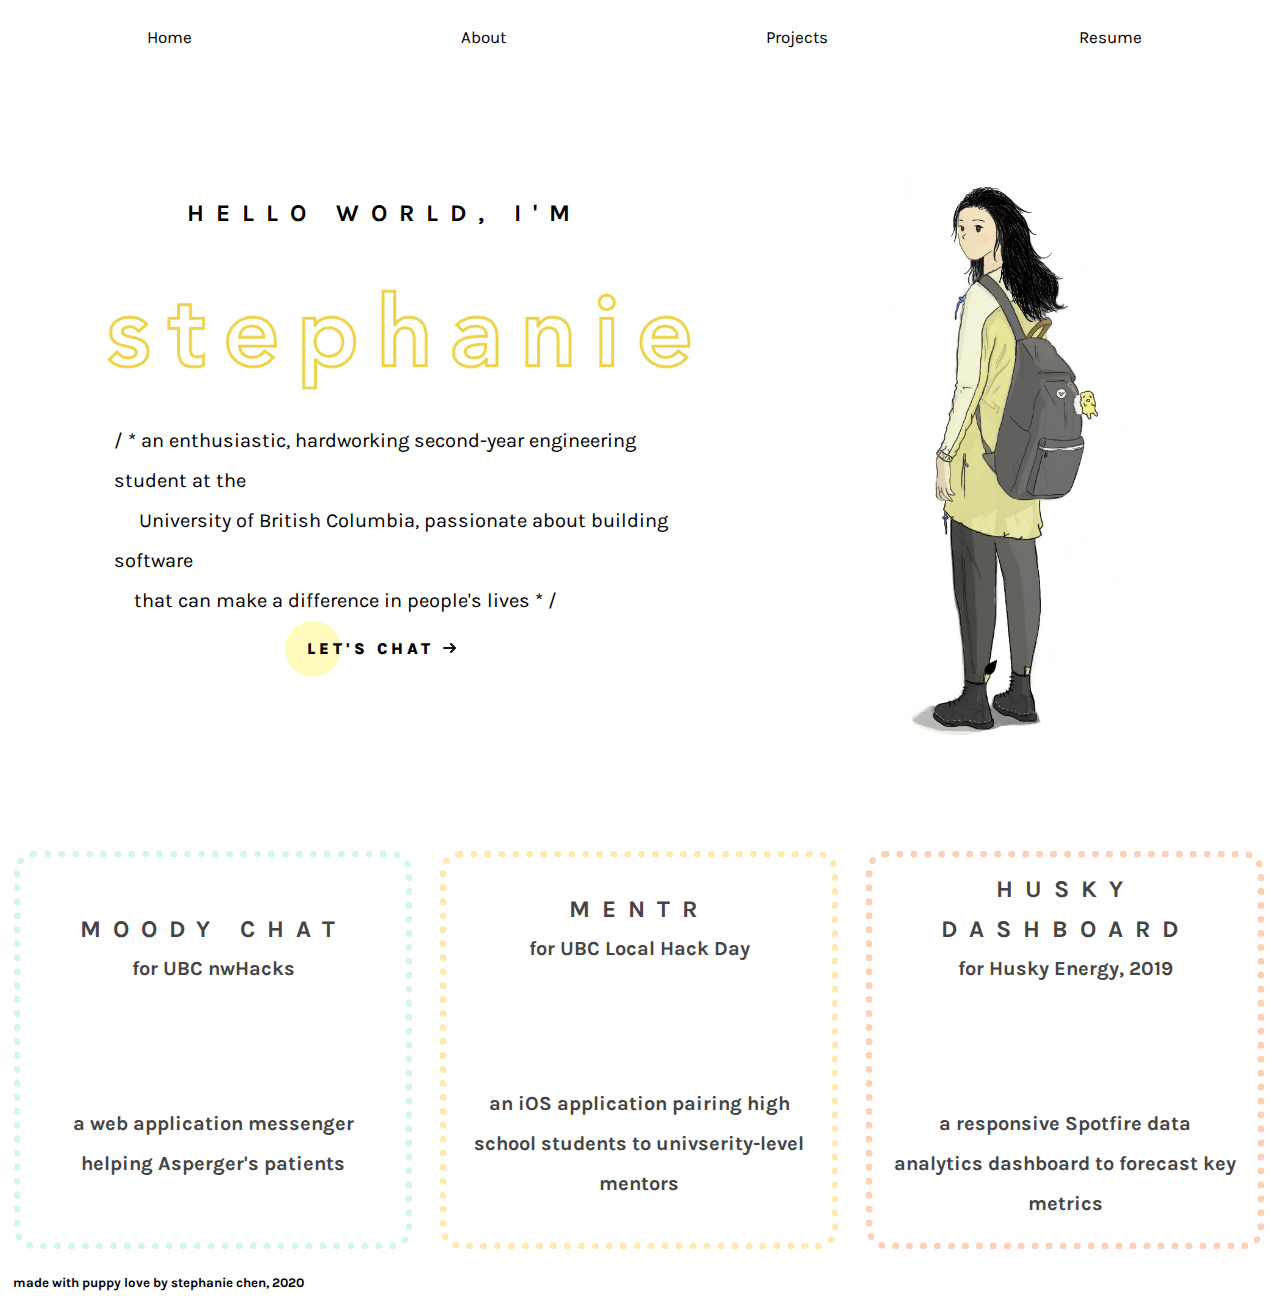
==== index.html @ d0ffed84 "initial commit" ====
<!DOCTYPE html>
<html lang="en">
<head>
    <meta charset="UTF-8">
    <meta name="viewport" content="width=device-width, initial-scale=1.0">
    <meta http-equiv="X-UA-Compatible" content="ie=edge">
    <link rel="stylesheet" href="styles.css">
    <link rel="stylesheet" href="https://cdnjs.cloudflare.com/ajax/libs/font-awesome/4.7.0/css/font-awesome.min.css">
    <link href="https://fonts.googleapis.com/css?family=Montserrat&display=swap" rel="stylesheet">
    <title>stephanie chen</title>
    <link rel="icon" href="images/star.png">

</head>
<body>

    <div class="topnav" id="myTopnav">
      <a href="index.html">Home</a>
      <a href="about.html">About</a>
      <a href="projects.html">Projects</a>
        <a href="Stephanie Chen Resume Summer 2020.pdf" target="_blank">Resume
        </a>
        <a href="javascript:void(0);" class="icon" onclick="myFunction()">
          <i class="fa fa-bars"></i>
        </a>
      </div>

    <div>
    <div class="flex-container">

        <div class="flex-item-hello">
            <h2 style="line-height: 300%; text-transform: uppercase; letter-spacing: 0.5em;">hello world, I'm</h2>
            <div class="fill"></div>
            <div class="words" style="line-height: 200%; text-align: left; margin-left: 50px;">
                / * an enthusiastic, hardworking second-year engineering student at the <br> &nbsp;&nbsp;&nbsp;&nbsp; University of British Columbia,
                passionate about building software <br> &nbsp;&nbsp;&nbsp; that can make a difference in people's lives * /
                
                <!--hi i like to eat people, drink bubble tea, and go on hikes sometimes if i'm not feeling fat. 
                but usually that's not the case so i sit in bed with my 10 stuffies and watch random youtube 
                videos until i fall asleep and wake up late for my non-existent 8am class! -->
                        
            </div> 

            <!-- button from SASS, credit: codepen.io -->

            <a href="mailto:stephaniejnc@outlook.com?Subject=Hey there!" class="cta">
                <span>let's chat</span>
                <svg width="13px" height="10px" viewBox="0 0 13 10">
                  <path d="M1,5 L11,5"></path>
                  <polyline points="8 1 12 5 8 9"></polyline>
                </svg>
              </a>

        </div>
        <div class="flex-item-picture">
            <img src="images/background.png" alt="background image">
        </div>
    

        </div>
    </div>
    </div>

    <div class="space">

    </div>
    <div>
    <div class="flex-container">
        <div class="flex-item" id="moody" style="border-color: #d3f6f3;">
            <h2 style="text-transform: uppercase; letter-spacing: 0.5em;">Moody Chat</h2>
            <div class="words">for UBC nwHacks</div>
            
            <!--<button class="button" onclick="alert('Hello world')">click me</button> -->

            <div class="words" style="margin: 30% 5% 2% 5%;">a web application messenger helping Asperger's patients</div>
            
        </div>

        <div class="flex-item" id="mentr" style="border-color: #fee9b2;">
            <h2 style="text-transform: uppercase; letter-spacing: 0.5em;">Mentr</h2>
            <div class="words">for UBC Local Hack Day</div>
            <div class="words" style="margin: 30% 5% 2% 5%;">an iOS application pairing high school students to univserity-level mentors</div>
                
        </div>

        <div class="flex-item" id="husky" style="border-color: #fbd1b7;">
            <h2 style="text-transform: uppercase; letter-spacing: 0.5em;">Husky Dashboard</h2>
            <div class="words">for Husky Energy, 2019</div>
            <div class="words" style="margin: 30% 5% 2% 5%;">a responsive Spotfire data analytics dashboard to forecast key metrics</div>
           
        </div>
    </div>
    </div>
    
    <h5 style="margin:1%">made with puppy love by stephanie chen, 2020</h5>

    <script>
        function myFunction() {
          var x = document.getElementById("myTopnav");
          if (x.className === "topnav") {
            x.className += " responsive";
          } else {
            x.className = "topnav";
          }
        }
        </script>
</body>
</html>
---- styles.css ----
@import url('https://fonts.googleapis.com/css?family=Karla&display=swap');
@import url('https://fonts.googleapis.com/css?family=Work+Sans:400,700&display=swap');

html, body, div, span, applet, object,
iframe, h1, h2, h3, h4, h5, h6, p, blockquote,
pre, a, abbr, acronym, address, big, cite,
code, del, dfn, em, img, ins, kbd, q, s, samp,
small, strike, strong, sub, sup, tt, var, b,
u, i, center, dl, dt, dd, ol, ul, li, fieldset,
form, label, legend, table, caption, tbody,
tfoot, thead, tr, th, td, article, aside,
canvas, details, embed, figure, figcaption,
footer, header, hgroup, menu, nav, output, ruby,
section, summary, time, mark, audio, video {
	font-family: 'Karla', -apple-system, BlinkMacSystemFont, "Segoe UI", "Roboto", "Oxygen",
    "Ubuntu", "Cantarell", "Fira Sans", "Droid Sans", "Helvetica Neue",
    sans-serif;
    padding: 0px;
    margin:0px;
}

article, aside, details, figcaption, figure,
footer, header, hgroup, menu, nav, section {
	display: block;}

html {
    padding: 0px;
    margin: 0px;
}

.words {
    font-size: 20px;
}

body {
    line-height: 1;
    padding: 0px;
}

ol, ul {
	list-style: none;
}

.flex-container {
    /* flex layout context */
    display: flex;
    flex-direction: row;
    flex-wrap: wrap;
    /* justify-content: space-around; */
}


.flex-item {
    margin: 1.1%;
    width: 30%;
    height: 30vw;
    margin-top: 10px;
    border-radius: 5%;
    border-style: dotted; 
    border-width: 0.2cm;

    line-height: 40px;
    color: #444444;
    font-weight: bold;
    text-align: center;
    display: flex;
    flex-direction: column;
    justify-content: center;
    transition: 0.5s;
    
}

#moody.flex-item:hover {
  background-color: #d3f6f3;
}

#mentr.flex-item:hover {
  background-color: #fee9b2;
}

#husky.flex-item:hover {
  background-color: #fbd1b7;
}


#about { 
  margin: 5%;
  width: 40%;
  margin-top: 25px;
}

.flex-item-picture {
    margin: 5%;
    width: 30%;
    height: 500px;
    margin-top: 15px;

    line-height: 100px;
    display: flex;
    flex-direction: column;
    justify-content: center;
}

.flex-item-hello {
    margin: 5%;
    width: 50%;
    height: 500px;
    margin-top: 15px;
    color: black;
    text-align: center;
    display: flex;
    flex-direction: column;
    justify-content: center;
}

.space {
    height: 100px;
}

body {
    margin: 0;
    font-family: Arial, Helvetica, sans-serif;
  }
  
  .topnav {
    margin: 1.5% 1% 2% 1%;
    overflow: hidden;
    background-color:white;
    margin-bottom: 100px;
  }
  
  .topnav a {
    float: left;
    display: block;
    color:black;
    text-align: center;
    padding-top: 10px;
    padding-bottom: 16px;
    text-decoration: none;
    font-size: 17px;
    width: 25%;
  }
  
  .topnav a:hover {
    color: goldenrod;
  }
  
  .topnav a.active {
    color: black;
    background-color: #fffbbe;
    border-radius: 2em;
  }
  
  .topnav .icon {
    display: none;
  }
  
  @media screen and (max-width: 600px) {
    .topnav a:not(:first-child) {display: none;}
    .topnav a.icon {
      float: right;
      display: block;
    }
    .flex-container {
      flex-direction: column;
    }
    .flex-item {
      width: 98%;
    }
  }
  
  @media screen and (max-width: 600px) {
    .topnav.responsive {position: relative;}
    .topnav.responsive .icon {
      position: absolute;
      right: 0;
      top: 0;
    }
    .topnav.responsive a {
      float: none;
      display: block;
      text-align: left;
    }
  }

  img {
    margin-top: 50px;
    height: 120%;
    width: 80%;
  }

  .center {
    display: block;
    margin-left: auto;
    margin-right: auto;
    background-size: cover;
  }

  .fill {
    overflow: hidden;
    background-size: contain;
    background-position: center;
    background-repeat: no-repeat;
    background-image: url('images/name.png');
    width: 100%;
    height: 200px;
  }

  .cloud {
    background-image: url('images/cloud.png');
    width: 40%;
    height: 40%;
    padding: 10px;
    overflow: hidden;
    background-size: contain;
    background-position: top right;
    background-repeat: no-repeat;
    
  }


  /* button from SASS */

  
  a {
    text-decoration: none;
    color: inherit; }
  
  .cta {
    position: relative;
    margin: auto;
    padding: 19px 22px;
    transition: all 0.2s ease; }
    .cta:before {
      content: "";
      position: absolute;
      top: 0;
      left: 0;
      display: block;
      border-radius: 28px;
      background: #fffbbe;
      width: 56px;
      height: 56px;
      transition: all 0.3s ease; }
    .cta span {
      position: relative;
      font-size: 16px;
      line-height: 18px;
      font-weight: 900;
      letter-spacing: 0.25em;
      text-transform: uppercase;
      vertical-align: middle; }
    .cta svg {
      position: relative;
      top: 0;
      margin-left: 10px;
      fill: none;
      stroke-linecap: round;
      stroke-linejoin: round;
      stroke: #111;
      stroke-width: 2;
      transform: translateX(-5px);
      transition: all 0.3s ease; }
    .cta:hover:before {
      width: 100%;
      background: #ffe196; }
    .cta:hover svg {
      transform: translateX(0); }
    .cta:active {
      transform: scale(0.96); }

      
    /* end button */

  button {
    width: 100px;
    justify-content: center;
    position: relative;
  }
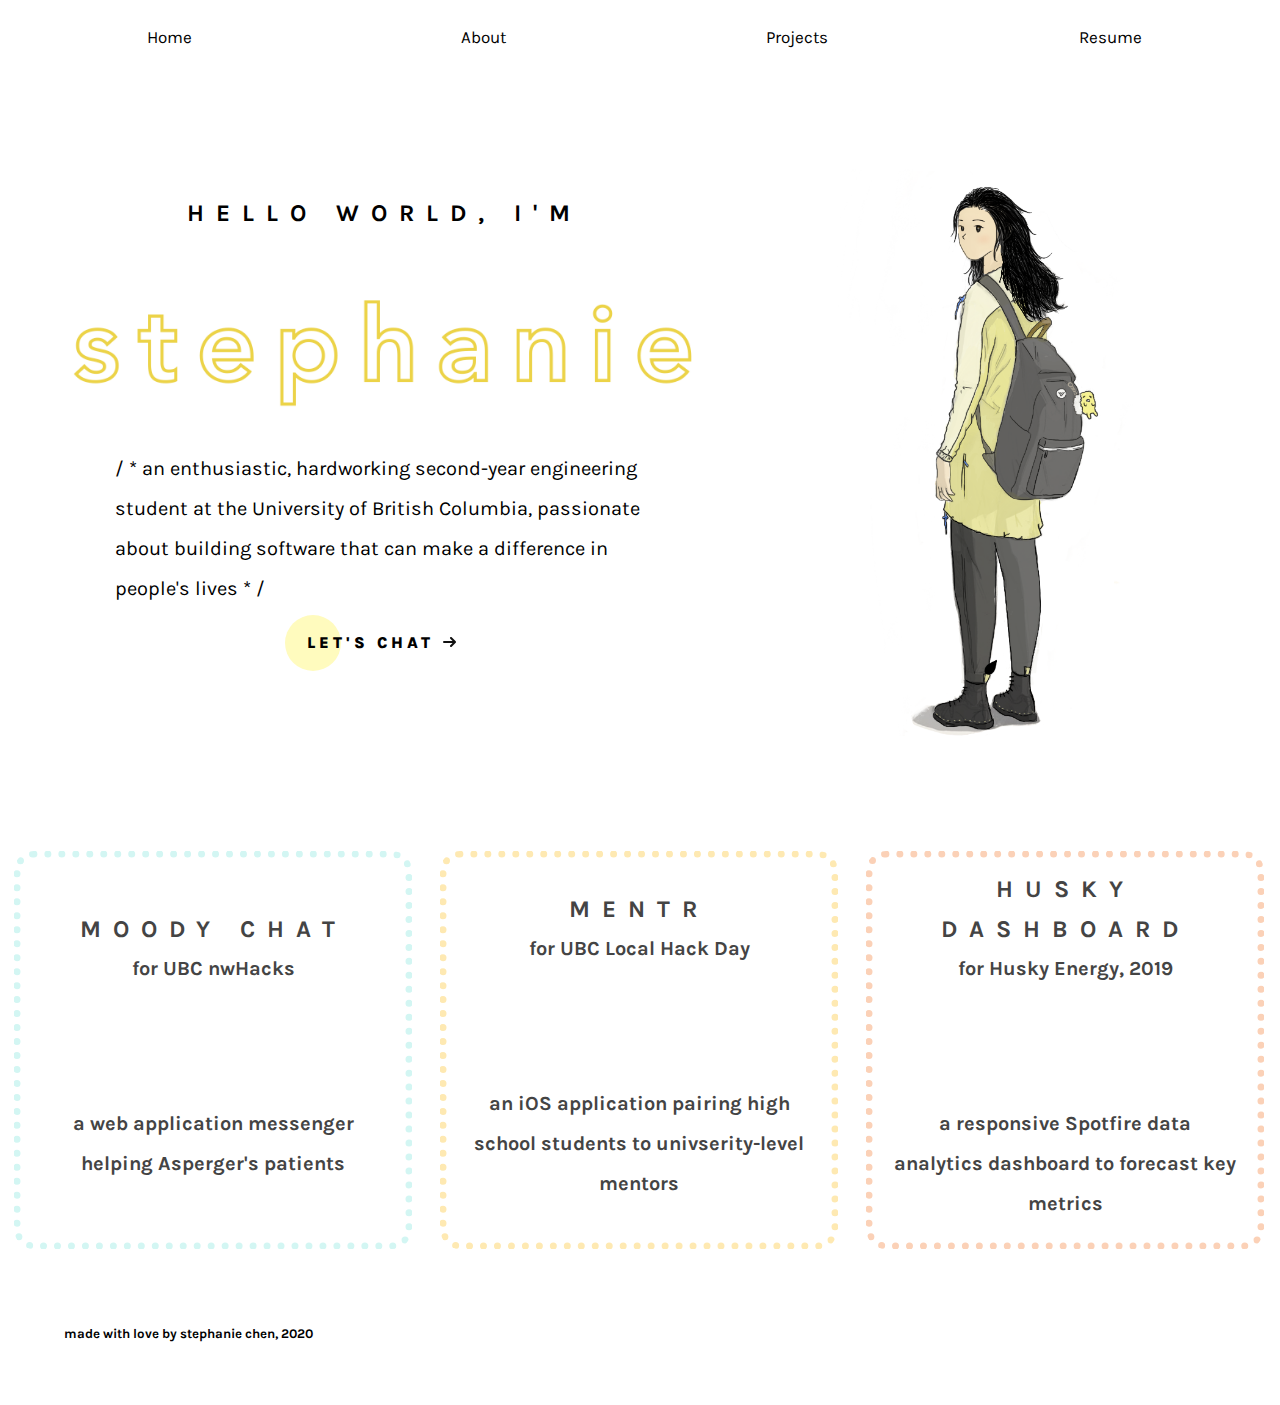
==== commit 5d16e498: "Update media screen for phones" ====
--- a/index.html
+++ b/index.html
@@ -5,10 +5,14 @@
     <meta name="viewport" content="width=device-width, initial-scale=1.0">
     <meta http-equiv="X-UA-Compatible" content="ie=edge">
     <link rel="stylesheet" href="styles.css">
+    <link rel="stylesheet" href="600px.css">
+    <link rel="stylesheet" href="400px.css">
+
     <link rel="stylesheet" href="https://cdnjs.cloudflare.com/ajax/libs/font-awesome/4.7.0/css/font-awesome.min.css">
     <link href="https://fonts.googleapis.com/css?family=Montserrat&display=swap" rel="stylesheet">
     <title>stephanie chen</title>
     <link rel="icon" href="images/star.png">
+    <script type="text/javascript" src="script.js"></script>
 
 </head>
 <body>
@@ -28,16 +32,13 @@
     <div class="flex-container">
 
         <div class="flex-item-hello">
+            <div class="hello-world">
             <h2 style="line-height: 300%; text-transform: uppercase; letter-spacing: 0.5em;">hello world, I'm</h2>
+            </div>
             <div class="fill"></div>
-            <div class="words" style="line-height: 200%; text-align: left; margin-left: 50px;">
-                / * an enthusiastic, hardworking second-year engineering student at the <br> &nbsp;&nbsp;&nbsp;&nbsp; University of British Columbia,
-                passionate about building software <br> &nbsp;&nbsp;&nbsp; that can make a difference in people's lives * /
-                
-                <!--hi i like to eat people, drink bubble tea, and go on hikes sometimes if i'm not feeling fat. 
-                but usually that's not the case so i sit in bed with my 10 stuffies and watch random youtube 
-                videos until i fall asleep and wake up late for my non-existent 8am class! -->
-                        
+            <div class="words" id="intro" style="line-height: 200%; text-align: left; margin-left: 8%; margin-right: 8%;">
+                / * an enthusiastic, hardworking second-year engineering student at the University of British Columbia,
+                passionate about building software that can make a difference in people's lives * /
             </div> 
 
             <!-- button from SASS, credit: codepen.io -->
@@ -66,42 +67,36 @@
     <div>
     <div class="flex-container">
         <div class="flex-item" id="moody" style="border-color: #d3f6f3;">
+          <a href="projects.html">
             <h2 style="text-transform: uppercase; letter-spacing: 0.5em;">Moody Chat</h2>
             <div class="words">for UBC nwHacks</div>
             
             <!--<button class="button" onclick="alert('Hello world')">click me</button> -->
 
             <div class="words" style="margin: 30% 5% 2% 5%;">a web application messenger helping Asperger's patients</div>
-            
+          
         </div>
+      </a>
 
         <div class="flex-item" id="mentr" style="border-color: #fee9b2;">
+          <a href="projects.html">
             <h2 style="text-transform: uppercase; letter-spacing: 0.5em;">Mentr</h2>
             <div class="words">for UBC Local Hack Day</div>
             <div class="words" style="margin: 30% 5% 2% 5%;">an iOS application pairing high school students to univserity-level mentors</div>
-                
+          </a>
         </div>
 
         <div class="flex-item" id="husky" style="border-color: #fbd1b7;">
+          <a href="projects.html">
             <h2 style="text-transform: uppercase; letter-spacing: 0.5em;">Husky Dashboard</h2>
             <div class="words">for Husky Energy, 2019</div>
             <div class="words" style="margin: 30% 5% 2% 5%;">a responsive Spotfire data analytics dashboard to forecast key metrics</div>
-           
+          </a>
         </div>
     </div>
     </div>
     
-    <h5 style="margin:1%">made with puppy love by stephanie chen, 2020</h5>
+    <h5 style="margin:5%">made with love by stephanie chen, 2020</h5>
 
-    <script>
-        function myFunction() {
-          var x = document.getElementById("myTopnav");
-          if (x.className === "topnav") {
-            x.className += " responsive";
-          } else {
-            x.className = "topnav";
-          }
-        }
-        </script>
 </body>
 </html>--- a/styles.css
+++ b/styles.css
@@ -51,24 +51,49 @@
 
 
 .flex-item {
-    margin: 1.1%;
-    width: 30%;
-    height: 30vw;
-    margin-top: 10px;
-    border-radius: 5%;
-    border-style: dotted; 
-    border-width: 0.2cm;
-
-    line-height: 40px;
-    color: #444444;
-    font-weight: bold;
-    text-align: center;
-    display: flex;
-    flex-direction: column;
-    justify-content: center;
-    transition: 0.5s;
-    
-}
+  margin: 1.1%;
+  width: 30%;
+  height: 30vw;
+  margin-top: 10px;
+  border-radius: 5%;
+  border-color: lightcoral;
+  border-style: dotted;
+  border-width: 0.2cm;
+
+  line-height: 40px;
+  text-align: center;
+  display: flex;
+  flex-direction: column;
+  justify-content: center;
+  transition: 0.5s;
+
+}
+
+.link {
+  overflow: hidden;
+  background-size: contain;
+  background-position: center;
+  background-repeat: no-repeat;
+  width: 50px;
+  height: 50px;
+  margin: 10px;
+}
+.devpost {
+  background-image: url('http://nealrs.github.io/devpost-follow-button/icon/devpost-512.png');
+}
+
+.github {
+  background-image: url('images/github-brands.svg');
+  width: 45px;
+  height: 45px;
+}
+
+#moody, #mentr, #husky {
+  color: #444444;
+  border-style: dotted; 
+  font-weight: bold;
+}
+
 
 #moody.flex-item:hover {
   background-color: #d3f6f3;
@@ -111,6 +136,16 @@
     display: flex;
     flex-direction: column;
     justify-content: center;
+}
+
+.fill {
+  overflow: hidden;
+  background-size: contain;
+  background-position: center;
+  background-repeat: no-repeat;
+  background-image: url('images/name.png');
+  width: auto;
+  height: 200px;
 }
 
 .space {
@@ -147,40 +182,16 @@
   
   .topnav a.active {
     color: black;
-    background-color: #fffbbe;
     border-radius: 2em;
+    text-decoration: underline;
   }
   
   .topnav .icon {
     display: none;
   }
-  
-  @media screen and (max-width: 600px) {
-    .topnav a:not(:first-child) {display: none;}
-    .topnav a.icon {
-      float: right;
-      display: block;
-    }
-    .flex-container {
-      flex-direction: column;
-    }
-    .flex-item {
-      width: 98%;
-    }
-  }
-  
-  @media screen and (max-width: 600px) {
-    .topnav.responsive {position: relative;}
-    .topnav.responsive .icon {
-      position: absolute;
-      right: 0;
-      top: 0;
-    }
-    .topnav.responsive a {
-      float: none;
-      display: block;
-      text-align: left;
-    }
+
+  #intro-small {
+    display: none;
   }
 
   img {
@@ -194,16 +205,6 @@
     margin-left: auto;
     margin-right: auto;
     background-size: cover;
-  }
-
-  .fill {
-    overflow: hidden;
-    background-size: contain;
-    background-position: center;
-    background-repeat: no-repeat;
-    background-image: url('images/name.png');
-    width: 100%;
-    height: 200px;
   }
 
   .cloud {
@@ -218,9 +219,25 @@
     
   }
 
-
+  .profile {
+    overflow: hidden;
+    background-size: contain;
+    background-position: center;
+    background-repeat: no-repeat;
+    background-image: url('images/profile.jpg');
+    width: 100%;
+    height: 200px;
+  }
+
+  .socialMediaDiv {
+    display: flex;
+    flex-direction: row;
+    justify-content: center;
+    align-items: center;
+    width: 100%
+  }
   /* button from SASS */
-
+  
   
   a {
     text-decoration: none;
--- a/600px.css
+++ b/600px.css
@@ -0,0 +1,92 @@
+@media screen and (max-width: 600px) {
+    .topnav a:not(:first-child) {display: none;}
+    .topnav a.icon {
+      float: right;
+      display: block;
+    }
+
+    .topnav {
+        margin-bottom: 5%;
+    }
+    .flex-container {
+      flex-direction: column;
+      text-align: center;
+    }
+
+    .flex-item {
+      width: 94%;
+      height: 100%;
+      margin-top: 5%;
+      margin-bottom: 5%;
+
+    }
+
+    .words {
+      font-size: 16px;
+    }
+
+    img {
+      width: 100%;
+      height: 100%;
+    }  
+
+    .flex-item-picture {
+      margin-top: 0px;
+      width: 80%;
+      margin-bottom: 100px;
+      display: inline-block;
+    }
+
+    .flex-item-hello {
+      width: 94%;
+      height: 400px;
+      margin-left: 3%;
+      margin-right: 3%;
+      margin-bottom: 0%;
+      align-items: center;
+      /* display: inline-block; */
+    }
+
+    div {
+      background-size: contain;
+    }
+
+    .space {
+        height: 0px;
+    }
+
+    #intro {
+        margin-top: 5%;
+        margin-bottom: 5%;
+    }
+
+    .fill {
+      overflow: hidden;
+      background-position: center;
+      background-repeat: no-repeat;
+      background-image: url('images/name.png');
+      width: 80%;
+    }
+
+    .flex-item-hello .hello-world {
+      text-align: center;
+      display: inline-block;
+      font-size: 13px;
+      letter-spacing: 0.8em;
+    }
+
+    .topnav.responsive {
+      position: relative;
+    }
+    .topnav.responsive .icon {
+      position: absolute;
+      right: 0;
+      top: 0;
+    }
+    .topnav.responsive a {
+      float: none;
+      display: block;
+      text-align: left;
+      margin-left: 8%;
+    }
+  }--- a/400px.css
+++ b/400px.css
@@ -0,0 +1,92 @@
+@media screen and (max-width: 400px) {
+    .topnav a:not(:first-child) {display: none;}
+    .topnav a.icon {
+      float: right;
+      display: block;
+    }
+
+    .topnav {
+        margin-bottom: 5%;
+    }
+    .flex-container {
+      flex-direction: column;
+      text-align: center;
+      align-items: center;
+    }
+    .flex-item {
+      width: 92%;
+      height: 100%;
+      margin-top: 5%;
+      margin-bottom: 5%;
+
+    }
+
+    .words {
+      font-size: 15px;
+    }
+
+    img {
+      width: 100%;
+      height: 100%;
+    }  
+
+    .flex-item-picture {
+      margin-top: 0px;
+      width: 80%;
+      margin-bottom: 100px;
+      display: inline-block;
+    }
+
+    .flex-item-hello {
+      width: 94%;
+      height: 400px;
+      margin-left: 3%;
+      margin-right: 3%;
+      margin-bottom: 0%;
+      align-items: center;
+      /* display: inline-block; */
+    }
+
+    div {
+      background-size: contain;
+    }
+
+    #intro {
+        margin-top: 0%;
+        margin-bottom: 10%;
+    }
+
+    .fill {
+      overflow: hidden;
+      background-position: center;
+      background-repeat: no-repeat;
+      background-image: url('images/name.png');
+      width: 80%;
+    }
+
+    .flex-item-hello .hello-world {
+      text-align: center;
+      display: inline-block;
+      font-size: 12px;
+      letter-spacing: 0.4em;
+    }
+
+    .space {
+      height: 0px;
+    }
+
+    .topnav.responsive {
+      position: relative;
+    }
+    .topnav.responsive .icon {
+      position: absolute;
+      right: 0;
+      top: 0;
+    }
+    .topnav.responsive a {
+      float: none;
+      display: block;
+      text-align: left;
+      margin-left: 8%;
+    }
+  }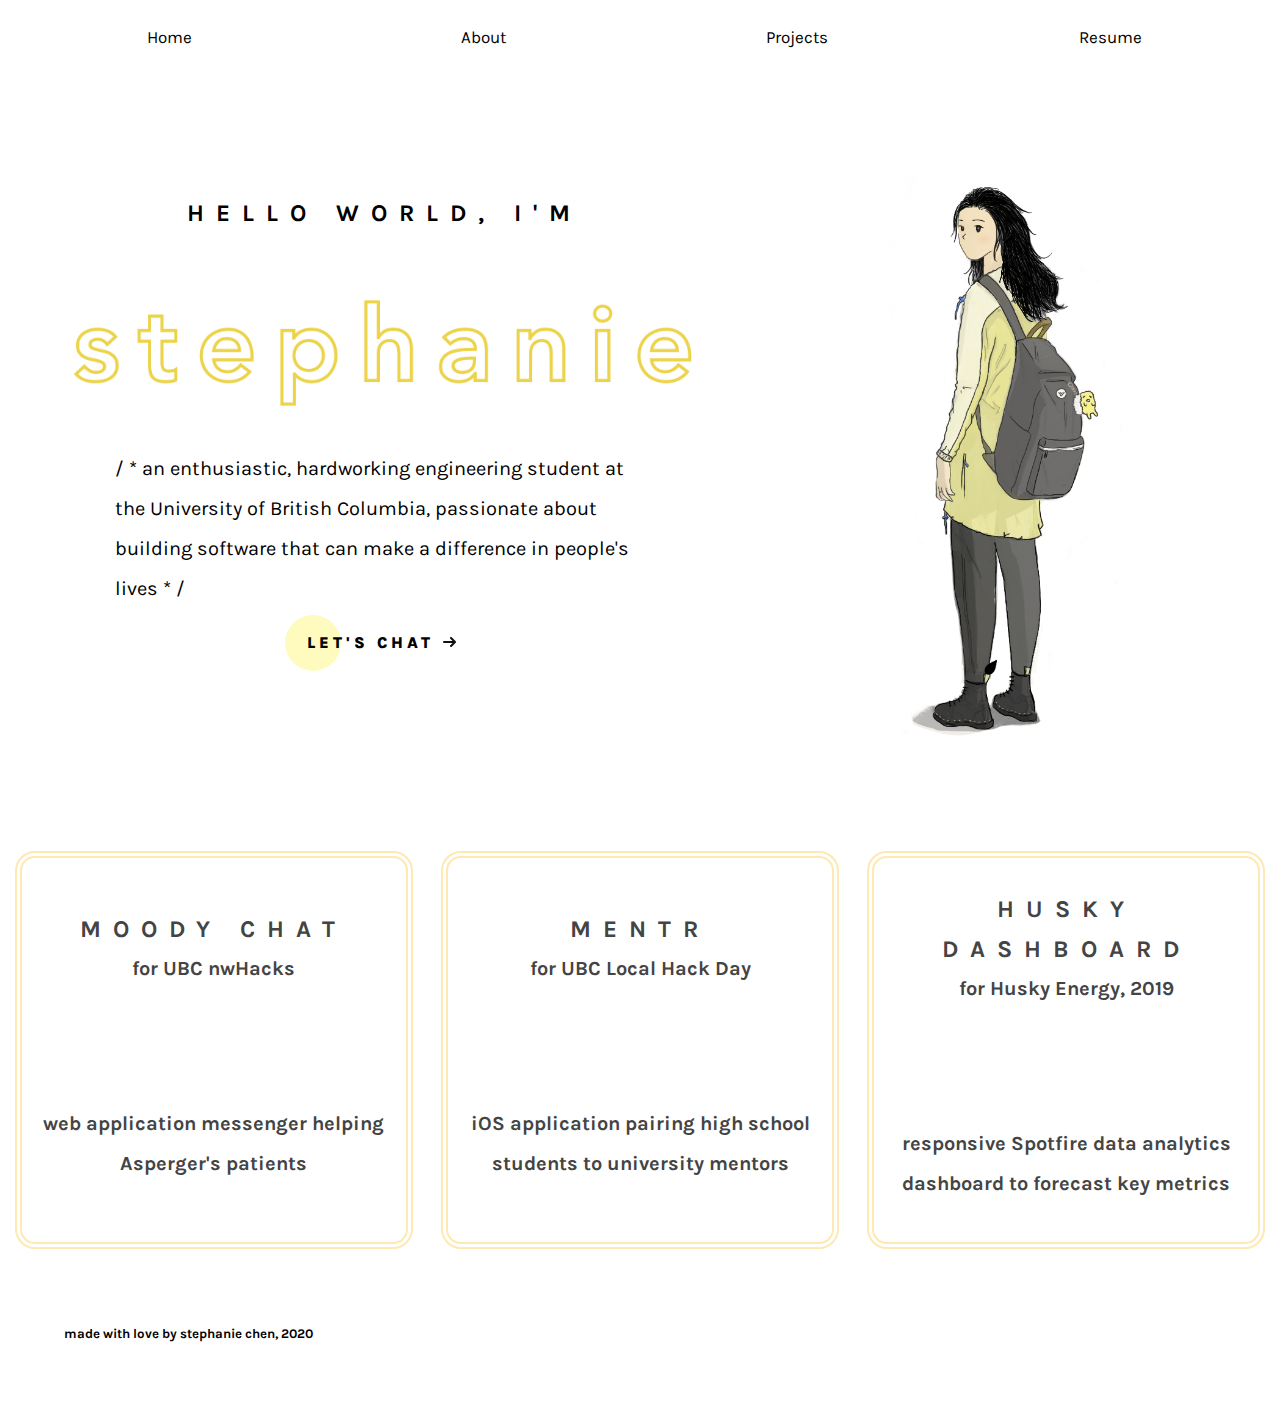
==== commit 9b156f4c: "added content to Projects page and more media screens!" ====
--- a/index.html
+++ b/index.html
@@ -5,6 +5,8 @@
     <meta name="viewport" content="width=device-width, initial-scale=1.0">
     <meta http-equiv="X-UA-Compatible" content="ie=edge">
     <link rel="stylesheet" href="styles.css">
+    <link rel="stylesheet" href="1024px.css">
+    <link rel="stylesheet" href="800px.css">
     <link rel="stylesheet" href="600px.css">
     <link rel="stylesheet" href="400px.css">
 
@@ -37,7 +39,7 @@
             </div>
             <div class="fill"></div>
             <div class="words" id="intro" style="line-height: 200%; text-align: left; margin-left: 8%; margin-right: 8%;">
-                / * an enthusiastic, hardworking second-year engineering student at the University of British Columbia,
+                / * an enthusiastic, hardworking engineering student at the University of British Columbia,
                 passionate about building software that can make a difference in people's lives * /
             </div> 
 
@@ -66,31 +68,31 @@
     </div>
     <div>
     <div class="flex-container">
-        <div class="flex-item" id="moody" style="border-color: #d3f6f3;">
+        <div class="flex-item" id="moody">
           <a href="projects.html">
             <h2 style="text-transform: uppercase; letter-spacing: 0.5em;">Moody Chat</h2>
             <div class="words">for UBC nwHacks</div>
             
             <!--<button class="button" onclick="alert('Hello world')">click me</button> -->
 
-            <div class="words" style="margin: 30% 5% 2% 5%;">a web application messenger helping Asperger's patients</div>
+            <div class="words" style="margin: 30% 5% 2% 5%;">web application messenger helping Asperger's patients</div>
           
         </div>
       </a>
 
-        <div class="flex-item" id="mentr" style="border-color: #fee9b2;">
+        <div class="flex-item" id="mentr">
           <a href="projects.html">
             <h2 style="text-transform: uppercase; letter-spacing: 0.5em;">Mentr</h2>
             <div class="words">for UBC Local Hack Day</div>
-            <div class="words" style="margin: 30% 5% 2% 5%;">an iOS application pairing high school students to univserity-level mentors</div>
+            <div class="words" style="margin: 30% 5% 2% 5%;">iOS application pairing high school students to university mentors</div>
           </a>
         </div>
 
-        <div class="flex-item" id="husky" style="border-color: #fbd1b7;">
+        <div class="flex-item" id="husky">
           <a href="projects.html">
             <h2 style="text-transform: uppercase; letter-spacing: 0.5em;">Husky Dashboard</h2>
             <div class="words">for Husky Energy, 2019</div>
-            <div class="words" style="margin: 30% 5% 2% 5%;">a responsive Spotfire data analytics dashboard to forecast key metrics</div>
+            <div class="words" style="margin: 30% 5% 2% 5%;">responsive Spotfire data analytics dashboard to forecast key metrics</div>
           </a>
         </div>
     </div>
--- a/styles.css
+++ b/styles.css
@@ -46,6 +46,8 @@
     display: flex;
     flex-direction: row;
     flex-wrap: wrap;
+    justify-content: center;
+    align-items: center;
     /* justify-content: space-around; */
 }
 
@@ -56,8 +58,8 @@
   height: 30vw;
   margin-top: 10px;
   border-radius: 5%;
-  border-color: lightcoral;
-  border-style: dotted;
+  border-color: #fee9b2;
+  border-style: double;
   border-width: 0.2cm;
 
   line-height: 40px;
@@ -66,7 +68,12 @@
   flex-direction: column;
   justify-content: center;
   transition: 0.5s;
-
+  align-items: center;
+
+}
+
+#noBorder {
+  border-style: none;
 }
 
 .link {
@@ -78,6 +85,7 @@
   height: 50px;
   margin: 10px;
 }
+
 .devpost {
   background-image: url('http://nealrs.github.io/devpost-follow-button/icon/devpost-512.png');
 }
@@ -88,15 +96,35 @@
   height: 45px;
 }
 
+.linkedin {
+  background-image: url('images/linkedin.png');
+  width: 45px;
+  height: 45px;
+}
+
+.email {
+  background-image: url('images/email.png');
+  width: 45px;
+  height: 45px;
+}
+
+.facebook {
+  background-image: url('images/facebook.png');
+  width: 45px;
+  height: 45px;
+}
+
 #moody, #mentr, #husky {
   color: #444444;
-  border-style: dotted; 
+  border-style: double; 
+  border-color: #fee9b2;
   font-weight: bold;
 }
 
 
 #moody.flex-item:hover {
-  background-color: #d3f6f3;
+  background-color: #fee9b2;
+  /* background-color: #d3f6f3; */
 }
 
 #mentr.flex-item:hover {
@@ -104,7 +132,8 @@
 }
 
 #husky.flex-item:hover {
-  background-color: #fbd1b7;
+  background-color: #fee9b2;
+  /* background-color: #fbd1b7; */
 }
 
 
@@ -112,6 +141,10 @@
   margin: 5%;
   width: 40%;
   margin-top: 25px;
+}
+
+.aboutPage {
+  width: 50%;
 }
 
 .flex-item-picture {
@@ -225,8 +258,8 @@
     background-position: center;
     background-repeat: no-repeat;
     background-image: url('images/profile.jpg');
-    width: 100%;
-    height: 200px;
+    width: 120%;
+    height: 150%;
   }
 
   .socialMediaDiv {
@@ -236,6 +269,40 @@
     align-items: center;
     width: 100%
   }
+
+  .mentrPic {
+    overflow: hidden;
+    background-size: contain;
+    background-position: center;
+    background-repeat: no-repeat;
+    background-image: url('images/mentr.png');
+    width: 50%;
+    height: 100%;
+  }
+
+  .moodyPic {
+    overflow: hidden;
+    background-size: contain;
+    background-position: center;
+    background-repeat: no-repeat;
+    background-image: url('images/moody.png');
+    /* width: 100%;
+    height: 100%; */
+    width: 100%;
+    height: 100%;
+    object-fit: fill;
+  }
+
+  .moodyProjectBox {
+    margin: 5%;
+    border-color: #c9daf9;
+  }
+
+  .mentrMedia, .moodyMedia, .huskyMedia {
+    flex-direction: row;
+    width: 38%;
+  }
+
   /* button from SASS */
   
   
@@ -293,4 +360,6 @@
     width: 100px;
     justify-content: center;
     position: relative;
-  }+  }
+
+  --- a/1024px.css
+++ b/1024px.css
@@ -0,0 +1,25 @@
+@media screen and (max-width: 1025px) {
+
+    .words {
+        font-size: 14px;
+    }
+
+    .flex-item {
+        width: 40%;
+    }
+
+    .profile {
+        background-size: cover;
+        height: 400px;
+    }
+
+    .about {
+        flex-direction: column;
+    }
+
+    .aboutPage {
+        width: 80%;
+        margin-top: 15%;
+    }
+
+}--- a/800px.css
+++ b/800px.css
@@ -0,0 +1,123 @@
+@media screen and (max-width: 800px) {
+    .topnav a:not(:first-child) {display: none;}
+    .topnav a.icon {
+      float: right;
+      display: block;
+    }
+
+    .topnav {
+        margin-bottom: 5%;
+    }
+    .flex-container {
+      flex-direction: column;
+      text-align: center;
+    }
+
+    .flex-item {
+      width: 94%;
+      height: 100%;
+      margin-top: 5%;
+      margin-bottom: 5%;
+
+    }
+
+    .profile {
+        background-size: contain;
+        height: 275px;
+      }
+
+    .words {
+      font-size: 16px;
+    }
+
+    img {
+      width: 100%;
+      height: 100%;
+    }  
+
+    .flex-item-picture {
+      margin-top: 0px;
+      width: 80%;
+      margin-bottom: 100px;
+      display: inline-block;
+    }
+
+    .flex-item-hello {
+      width: 94%;
+      height: 400px;
+      margin-left: 3%;
+      margin-right: 3%;
+      margin-bottom: 0%;
+      align-items: center;
+      /* display: inline-block; */
+    }
+
+    div {
+      background-size: contain;
+    }
+
+    .space {
+        height: 0px;
+    }
+
+    #intro {
+        margin-top: 5%;
+        margin-bottom: 5%;
+    }
+
+    .fill {
+      overflow: hidden;
+      background-position: center;
+      background-repeat: no-repeat;
+      background-image: url('images/name.png');
+      width: 80%;
+    }
+
+    .flex-item-hello .hello-world {
+      text-align: center;
+      display: inline-block;
+      font-size: 13px;
+      letter-spacing: 0.8em;
+    }
+
+    .topnav.responsive {
+      position: relative;
+    }
+    .topnav.responsive .icon {
+      position: absolute;
+      right: 0;
+      top: 0;
+    }
+    .topnav.responsive a {
+      float: none;
+      display: block;
+      text-align: left;
+      margin-left: 8%;
+    }
+
+    .mentrPic {
+        overflow: hidden;
+        background-size: contain;
+        background-position: center;
+        background-repeat: no-repeat;
+        background-image: url('images/mentr.png');
+        width: 600px;
+        height: 700px;
+    }
+  
+    .mentrMedia, .moodyMedia, .huskyMedia {
+        width: 92%;
+    }
+  
+    .mentrMedia {
+        flex-direction: row;
+    }
+  
+    .moodyProject {
+        flex-direction: column-reverse;
+    }
+  
+    .moodyProjectBox {
+        margin: 0%;
+    }
+  }--- a/600px.css
+++ b/600px.css
@@ -20,6 +20,11 @@
       margin-bottom: 5%;
 
     }
+
+    .profile {
+        background-size: contain;
+        height: 275px;
+      }
 
     .words {
       font-size: 16px;
@@ -89,4 +94,30 @@
       text-align: left;
       margin-left: 8%;
     }
+
+    .mentrPic {
+        overflow: hidden;
+        background-size: contain;
+        background-position: center;
+        background-repeat: no-repeat;
+        background-image: url('images/mentr.png');
+        width: 200px;
+        height: 400px;
+    }
+  
+    .mentrMedia, .moodyMedia, .huskyMedia {
+        width: 92%;
+    }
+  
+    .mentrMedia {
+        flex-direction: row;
+    }
+  
+    .moodyProject {
+        flex-direction: column-reverse;
+    }
+  
+    .moodyProjectBox {
+        margin: 0%;
+    }
   }--- a/400px.css
+++ b/400px.css
@@ -18,7 +18,13 @@
       height: 100%;
       margin-top: 5%;
       margin-bottom: 5%;
+      line-height: 30px;
 
+    }
+
+    .profile {
+      background-size: contain;
+      height: 200px;
     }
 
     .words {
@@ -89,4 +95,31 @@
       text-align: left;
       margin-left: 8%;
     }
+
+    .mentrPic {
+      overflow: hidden;
+      background-size: contain;
+      background-position: center;
+      background-repeat: no-repeat;
+      background-image: url('images/mentr.png');
+      width: 200px;
+      height: 400px;
+    }
+
+    .mentrMedia, .moodyMedia, .huskyMedia {
+      width: 92%;
+    }
+
+    .mentrMedia {
+      flex-direction: row;
+    }
+
+    .moodyProject {
+      flex-direction: column-reverse;
+    }
+
+    .moodyProjectBox {
+      margin: 0%;
+    }
+
   }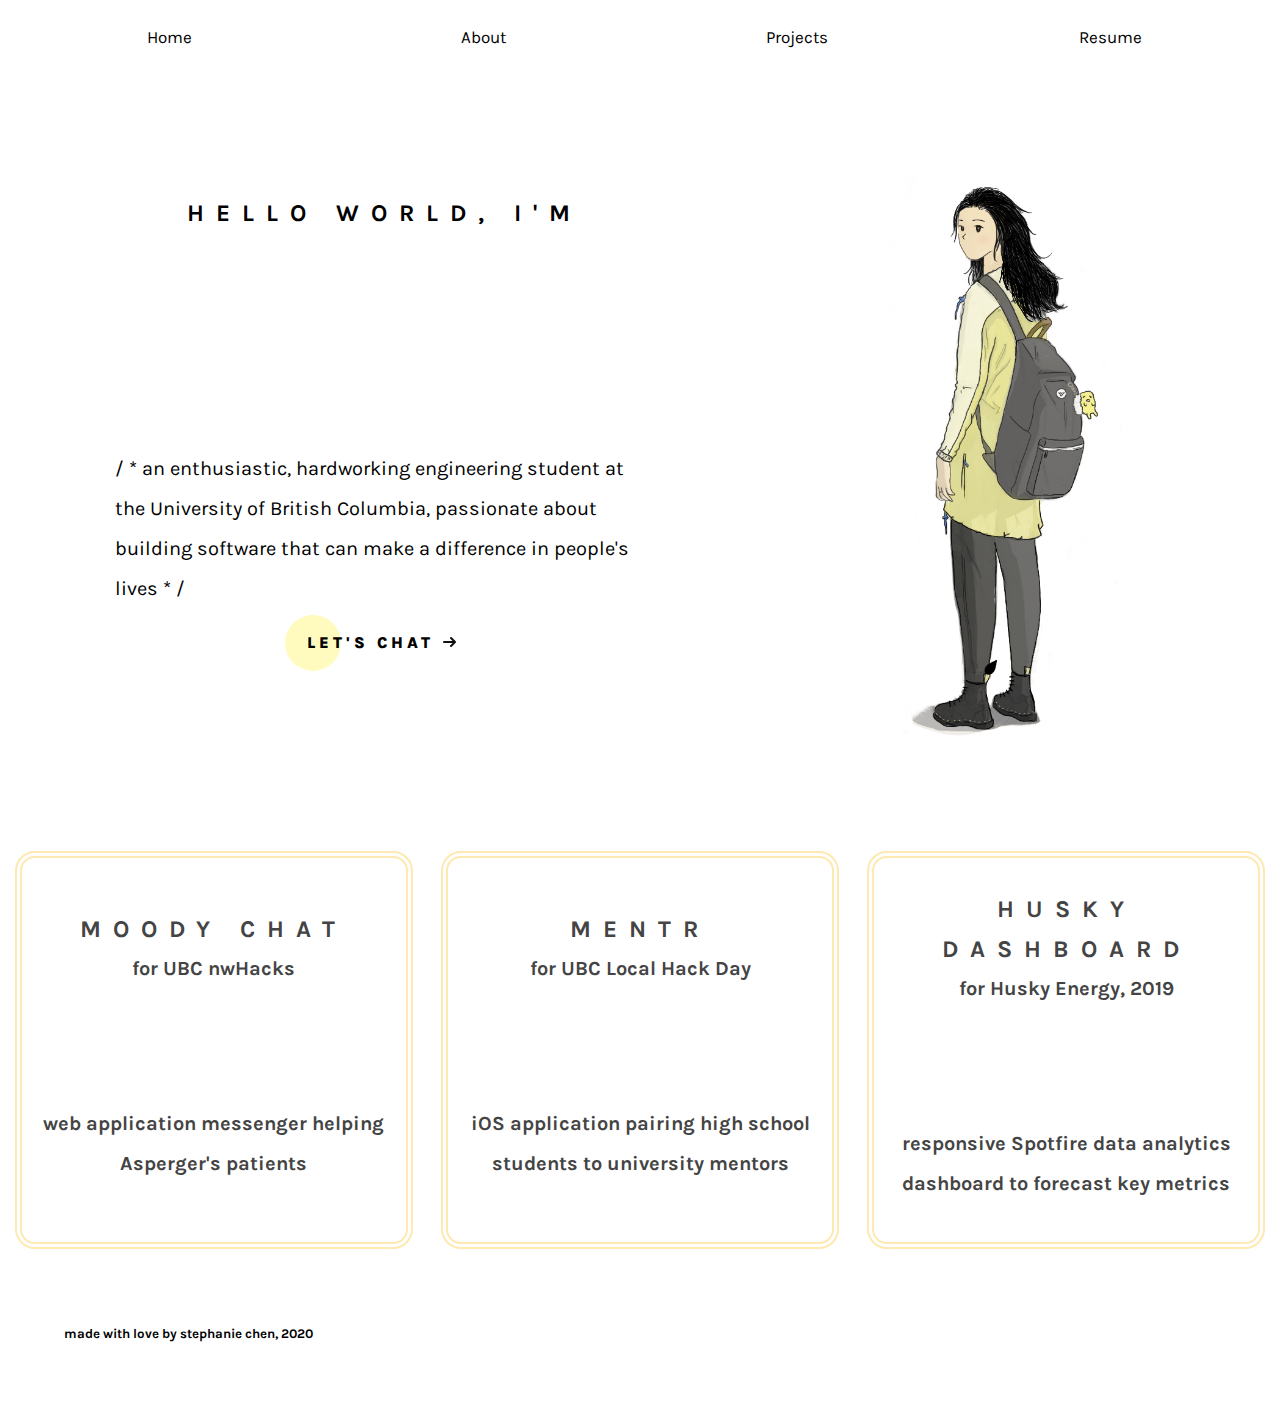
==== commit 35a555f6: "added css folder" ====
--- a/index.html
+++ b/index.html
@@ -4,11 +4,11 @@
     <meta charset="UTF-8">
     <meta name="viewport" content="width=device-width, initial-scale=1.0">
     <meta http-equiv="X-UA-Compatible" content="ie=edge">
-    <link rel="stylesheet" href="styles.css">
-    <link rel="stylesheet" href="1024px.css">
-    <link rel="stylesheet" href="800px.css">
-    <link rel="stylesheet" href="600px.css">
-    <link rel="stylesheet" href="400px.css">
+    <link rel="stylesheet" href="css/styles.css">
+    <link rel="stylesheet" href="css/1024px.css">
+    <link rel="stylesheet" href="css/800px.css">
+    <link rel="stylesheet" href="css/600px.css">
+    <link rel="stylesheet" href="css/400px.css">
 
     <link rel="stylesheet" href="https://cdnjs.cloudflare.com/ajax/libs/font-awesome/4.7.0/css/font-awesome.min.css">
     <link href="https://fonts.googleapis.com/css?family=Montserrat&display=swap" rel="stylesheet">
--- a/css/styles.css
+++ b/css/styles.css
@@ -0,0 +1,365 @@
+@import url('https://fonts.googleapis.com/css?family=Karla&display=swap');
+@import url('https://fonts.googleapis.com/css?family=Work+Sans:400,700&display=swap');
+
+html, body, div, span, applet, object,
+iframe, h1, h2, h3, h4, h5, h6, p, blockquote,
+pre, a, abbr, acronym, address, big, cite,
+code, del, dfn, em, img, ins, kbd, q, s, samp,
+small, strike, strong, sub, sup, tt, var, b,
+u, i, center, dl, dt, dd, ol, ul, li, fieldset,
+form, label, legend, table, caption, tbody,
+tfoot, thead, tr, th, td, article, aside,
+canvas, details, embed, figure, figcaption,
+footer, header, hgroup, menu, nav, output, ruby,
+section, summary, time, mark, audio, video {
+	font-family: 'Karla', -apple-system, BlinkMacSystemFont, "Segoe UI", "Roboto", "Oxygen",
+    "Ubuntu", "Cantarell", "Fira Sans", "Droid Sans", "Helvetica Neue",
+    sans-serif;
+    padding: 0px;
+    margin:0px;
+}
+
+article, aside, details, figcaption, figure,
+footer, header, hgroup, menu, nav, section {
+	display: block;}
+
+html {
+    padding: 0px;
+    margin: 0px;
+}
+
+.words {
+    font-size: 20px;
+}
+
+body {
+    line-height: 1;
+    padding: 0px;
+}
+
+ol, ul {
+	list-style: none;
+}
+
+.flex-container {
+    /* flex layout context */
+    display: flex;
+    flex-direction: row;
+    flex-wrap: wrap;
+    justify-content: center;
+    align-items: center;
+    /* justify-content: space-around; */
+}
+
+
+.flex-item {
+  margin: 1.1%;
+  width: 30%;
+  height: 30vw;
+  margin-top: 10px;
+  border-radius: 5%;
+  border-color: #fee9b2;
+  border-style: double;
+  border-width: 0.2cm;
+
+  line-height: 40px;
+  text-align: center;
+  display: flex;
+  flex-direction: column;
+  justify-content: center;
+  transition: 0.5s;
+  align-items: center;
+
+}
+
+#noBorder {
+  border-style: none;
+}
+
+.link {
+  overflow: hidden;
+  background-size: contain;
+  background-position: center;
+  background-repeat: no-repeat;
+  width: 50px;
+  height: 50px;
+  margin: 10px;
+}
+
+.devpost {
+  background-image: url('http://nealrs.github.io/devpost-follow-button/icon/devpost-512.png');
+}
+
+.github {
+  background-image: url('images/github-brands.svg');
+  width: 45px;
+  height: 45px;
+}
+
+.linkedin {
+  background-image: url('images/linkedin.png');
+  width: 45px;
+  height: 45px;
+}
+
+.email {
+  background-image: url('images/email.png');
+  width: 45px;
+  height: 45px;
+}
+
+.facebook {
+  background-image: url('images/facebook.png');
+  width: 45px;
+  height: 45px;
+}
+
+#moody, #mentr, #husky {
+  color: #444444;
+  border-style: double; 
+  border-color: #fee9b2;
+  font-weight: bold;
+}
+
+
+#moody.flex-item:hover {
+  background-color: #fee9b2;
+  /* background-color: #d3f6f3; */
+}
+
+#mentr.flex-item:hover {
+  background-color: #fee9b2;
+}
+
+#husky.flex-item:hover {
+  background-color: #fee9b2;
+  /* background-color: #fbd1b7; */
+}
+
+
+#about { 
+  margin: 5%;
+  width: 40%;
+  margin-top: 25px;
+}
+
+.aboutPage {
+  width: 50%;
+}
+
+.flex-item-picture {
+    margin: 5%;
+    width: 30%;
+    height: 500px;
+    margin-top: 15px;
+
+    line-height: 100px;
+    display: flex;
+    flex-direction: column;
+    justify-content: center;
+}
+
+.flex-item-hello {
+    margin: 5%;
+    width: 50%;
+    height: 500px;
+    margin-top: 15px;
+    color: black;
+    text-align: center;
+    display: flex;
+    flex-direction: column;
+    justify-content: center;
+}
+
+.fill {
+  overflow: hidden;
+  background-size: contain;
+  background-position: center;
+  background-repeat: no-repeat;
+  background-image: url('images/name.png');
+  width: auto;
+  height: 200px;
+}
+
+.space {
+    height: 100px;
+}
+
+body {
+    margin: 0;
+    font-family: Arial, Helvetica, sans-serif;
+  }
+  
+  .topnav {
+    margin: 1.5% 1% 2% 1%;
+    overflow: hidden;
+    background-color:white;
+    margin-bottom: 100px;
+  }
+  
+  .topnav a {
+    float: left;
+    display: block;
+    color:black;
+    text-align: center;
+    padding-top: 10px;
+    padding-bottom: 16px;
+    text-decoration: none;
+    font-size: 17px;
+    width: 25%;
+  }
+  
+  .topnav a:hover {
+    color: goldenrod;
+  }
+  
+  .topnav a.active {
+    color: black;
+    border-radius: 2em;
+    text-decoration: underline;
+  }
+  
+  .topnav .icon {
+    display: none;
+  }
+
+  #intro-small {
+    display: none;
+  }
+
+  img {
+    margin-top: 50px;
+    height: 120%;
+    width: 80%;
+  }
+
+  .center {
+    display: block;
+    margin-left: auto;
+    margin-right: auto;
+    background-size: cover;
+  }
+
+  .cloud {
+    background-image: url('images/cloud.png');
+    width: 40%;
+    height: 40%;
+    padding: 10px;
+    overflow: hidden;
+    background-size: contain;
+    background-position: top right;
+    background-repeat: no-repeat;
+    
+  }
+
+  .profile {
+    overflow: hidden;
+    background-size: contain;
+    background-position: center;
+    background-repeat: no-repeat;
+    background-image: url('images/profile.jpg');
+    width: 120%;
+    height: 150%;
+  }
+
+  .socialMediaDiv {
+    display: flex;
+    flex-direction: row;
+    justify-content: center;
+    align-items: center;
+    width: 100%
+  }
+
+  .mentrPic {
+    overflow: hidden;
+    background-size: contain;
+    background-position: center;
+    background-repeat: no-repeat;
+    background-image: url('images/mentr.png');
+    width: 50%;
+    height: 100%;
+  }
+
+  .moodyPic {
+    overflow: hidden;
+    background-size: contain;
+    background-position: center;
+    background-repeat: no-repeat;
+    background-image: url('images/moody.png');
+    /* width: 100%;
+    height: 100%; */
+    width: 100%;
+    height: 100%;
+    object-fit: fill;
+  }
+
+  .moodyProjectBox {
+    margin: 5%;
+    border-color: #c9daf9;
+  }
+
+  .mentrMedia, .moodyMedia, .huskyMedia {
+    flex-direction: row;
+    width: 38%;
+  }
+
+  /* button from SASS */
+  
+  
+  a {
+    text-decoration: none;
+    color: inherit; }
+  
+  .cta {
+    position: relative;
+    margin: auto;
+    padding: 19px 22px;
+    transition: all 0.2s ease; }
+    .cta:before {
+      content: "";
+      position: absolute;
+      top: 0;
+      left: 0;
+      display: block;
+      border-radius: 28px;
+      background: #fffbbe;
+      width: 56px;
+      height: 56px;
+      transition: all 0.3s ease; }
+    .cta span {
+      position: relative;
+      font-size: 16px;
+      line-height: 18px;
+      font-weight: 900;
+      letter-spacing: 0.25em;
+      text-transform: uppercase;
+      vertical-align: middle; }
+    .cta svg {
+      position: relative;
+      top: 0;
+      margin-left: 10px;
+      fill: none;
+      stroke-linecap: round;
+      stroke-linejoin: round;
+      stroke: #111;
+      stroke-width: 2;
+      transform: translateX(-5px);
+      transition: all 0.3s ease; }
+    .cta:hover:before {
+      width: 100%;
+      background: #ffe196; }
+    .cta:hover svg {
+      transform: translateX(0); }
+    .cta:active {
+      transform: scale(0.96); }
+
+      
+    /* end button */
+
+  button {
+    width: 100px;
+    justify-content: center;
+    position: relative;
+  }
+
+  --- a/css/1024px.css
+++ b/css/1024px.css
@@ -0,0 +1,25 @@
+@media screen and (max-width: 1025px) {
+
+    .words {
+        font-size: 14px;
+    }
+
+    .flex-item {
+        width: 40%;
+    }
+
+    .profile {
+        background-size: cover;
+        height: 400px;
+    }
+
+    .about {
+        flex-direction: column;
+    }
+
+    .aboutPage {
+        width: 80%;
+        margin-top: 15%;
+    }
+
+}--- a/css/800px.css
+++ b/css/800px.css
@@ -0,0 +1,123 @@
+@media screen and (max-width: 800px) {
+    .topnav a:not(:first-child) {display: none;}
+    .topnav a.icon {
+      float: right;
+      display: block;
+    }
+
+    .topnav {
+        margin-bottom: 5%;
+    }
+    .flex-container {
+      flex-direction: column;
+      text-align: center;
+    }
+
+    .flex-item {
+      width: 94%;
+      height: 100%;
+      margin-top: 5%;
+      margin-bottom: 5%;
+
+    }
+
+    .profile {
+        background-size: contain;
+        height: 275px;
+      }
+
+    .words {
+      font-size: 16px;
+    }
+
+    img {
+      width: 100%;
+      height: 100%;
+    }  
+
+    .flex-item-picture {
+      margin-top: 0px;
+      width: 80%;
+      margin-bottom: 100px;
+      display: inline-block;
+    }
+
+    .flex-item-hello {
+      width: 94%;
+      height: 400px;
+      margin-left: 3%;
+      margin-right: 3%;
+      margin-bottom: 0%;
+      align-items: center;
+      /* display: inline-block; */
+    }
+
+    div {
+      background-size: contain;
+    }
+
+    .space {
+        height: 0px;
+    }
+
+    #intro {
+        margin-top: 5%;
+        margin-bottom: 5%;
+    }
+
+    .fill {
+      overflow: hidden;
+      background-position: center;
+      background-repeat: no-repeat;
+      background-image: url('images/name.png');
+      width: 80%;
+    }
+
+    .flex-item-hello .hello-world {
+      text-align: center;
+      display: inline-block;
+      font-size: 13px;
+      letter-spacing: 0.8em;
+    }
+
+    .topnav.responsive {
+      position: relative;
+    }
+    .topnav.responsive .icon {
+      position: absolute;
+      right: 0;
+      top: 0;
+    }
+    .topnav.responsive a {
+      float: none;
+      display: block;
+      text-align: left;
+      margin-left: 8%;
+    }
+
+    .mentrPic {
+        overflow: hidden;
+        background-size: contain;
+        background-position: center;
+        background-repeat: no-repeat;
+        background-image: url('images/mentr.png');
+        width: 600px;
+        height: 700px;
+    }
+  
+    .mentrMedia, .moodyMedia, .huskyMedia {
+        width: 92%;
+    }
+  
+    .mentrMedia {
+        flex-direction: row;
+    }
+  
+    .moodyProject {
+        flex-direction: column-reverse;
+    }
+  
+    .moodyProjectBox {
+        margin: 0%;
+    }
+  }--- a/css/600px.css
+++ b/css/600px.css
@@ -0,0 +1,123 @@
+@media screen and (max-width: 600px) {
+    .topnav a:not(:first-child) {display: none;}
+    .topnav a.icon {
+      float: right;
+      display: block;
+    }
+
+    .topnav {
+        margin-bottom: 5%;
+    }
+    .flex-container {
+      flex-direction: column;
+      text-align: center;
+    }
+
+    .flex-item {
+      width: 94%;
+      height: 100%;
+      margin-top: 5%;
+      margin-bottom: 5%;
+
+    }
+
+    .profile {
+        background-size: contain;
+        height: 275px;
+      }
+
+    .words {
+      font-size: 16px;
+    }
+
+    img {
+      width: 100%;
+      height: 100%;
+    }  
+
+    .flex-item-picture {
+      margin-top: 0px;
+      width: 80%;
+      margin-bottom: 100px;
+      display: inline-block;
+    }
+
+    .flex-item-hello {
+      width: 94%;
+      height: 400px;
+      margin-left: 3%;
+      margin-right: 3%;
+      margin-bottom: 0%;
+      align-items: center;
+      /* display: inline-block; */
+    }
+
+    div {
+      background-size: contain;
+    }
+
+    .space {
+        height: 0px;
+    }
+
+    #intro {
+        margin-top: 5%;
+        margin-bottom: 5%;
+    }
+
+    .fill {
+      overflow: hidden;
+      background-position: center;
+      background-repeat: no-repeat;
+      background-image: url('images/name.png');
+      width: 80%;
+    }
+
+    .flex-item-hello .hello-world {
+      text-align: center;
+      display: inline-block;
+      font-size: 13px;
+      letter-spacing: 0.8em;
+    }
+
+    .topnav.responsive {
+      position: relative;
+    }
+    .topnav.responsive .icon {
+      position: absolute;
+      right: 0;
+      top: 0;
+    }
+    .topnav.responsive a {
+      float: none;
+      display: block;
+      text-align: left;
+      margin-left: 8%;
+    }
+
+    .mentrPic {
+        overflow: hidden;
+        background-size: contain;
+        background-position: center;
+        background-repeat: no-repeat;
+        background-image: url('images/mentr.png');
+        width: 200px;
+        height: 400px;
+    }
+  
+    .mentrMedia, .moodyMedia, .huskyMedia {
+        width: 92%;
+    }
+  
+    .mentrMedia {
+        flex-direction: row;
+    }
+  
+    .moodyProject {
+        flex-direction: column-reverse;
+    }
+  
+    .moodyProjectBox {
+        margin: 0%;
+    }
+  }--- a/css/400px.css
+++ b/css/400px.css
@@ -0,0 +1,125 @@
+@media screen and (max-width: 400px) {
+    .topnav a:not(:first-child) {display: none;}
+    .topnav a.icon {
+      float: right;
+      display: block;
+    }
+
+    .topnav {
+        margin-bottom: 5%;
+    }
+    .flex-container {
+      flex-direction: column;
+      text-align: center;
+      align-items: center;
+    }
+    .flex-item {
+      width: 92%;
+      height: 100%;
+      margin-top: 5%;
+      margin-bottom: 5%;
+      line-height: 30px;
+
+    }
+
+    .profile {
+      background-size: contain;
+      height: 200px;
+    }
+
+    .words {
+      font-size: 15px;
+    }
+
+    img {
+      width: 100%;
+      height: 100%;
+    }  
+
+    .flex-item-picture {
+      margin-top: 0px;
+      width: 80%;
+      margin-bottom: 100px;
+      display: inline-block;
+    }
+
+    .flex-item-hello {
+      width: 94%;
+      height: 400px;
+      margin-left: 3%;
+      margin-right: 3%;
+      margin-bottom: 0%;
+      align-items: center;
+      /* display: inline-block; */
+    }
+
+    div {
+      background-size: contain;
+    }
+
+    #intro {
+        margin-top: 0%;
+        margin-bottom: 10%;
+    }
+
+    .fill {
+      overflow: hidden;
+      background-position: center;
+      background-repeat: no-repeat;
+      background-image: url('images/name.png');
+      width: 80%;
+    }
+
+    .flex-item-hello .hello-world {
+      text-align: center;
+      display: inline-block;
+      font-size: 12px;
+      letter-spacing: 0.4em;
+    }
+
+    .space {
+      height: 0px;
+    }
+
+    .topnav.responsive {
+      position: relative;
+    }
+    .topnav.responsive .icon {
+      position: absolute;
+      right: 0;
+      top: 0;
+    }
+    .topnav.responsive a {
+      float: none;
+      display: block;
+      text-align: left;
+      margin-left: 8%;
+    }
+
+    .mentrPic {
+      overflow: hidden;
+      background-size: contain;
+      background-position: center;
+      background-repeat: no-repeat;
+      background-image: url('images/mentr.png');
+      width: 200px;
+      height: 400px;
+    }
+
+    .mentrMedia, .moodyMedia, .huskyMedia {
+      width: 92%;
+    }
+
+    .mentrMedia {
+      flex-direction: row;
+    }
+
+    .moodyProject {
+      flex-direction: column-reverse;
+    }
+
+    .moodyProjectBox {
+      margin: 0%;
+    }
+
+  }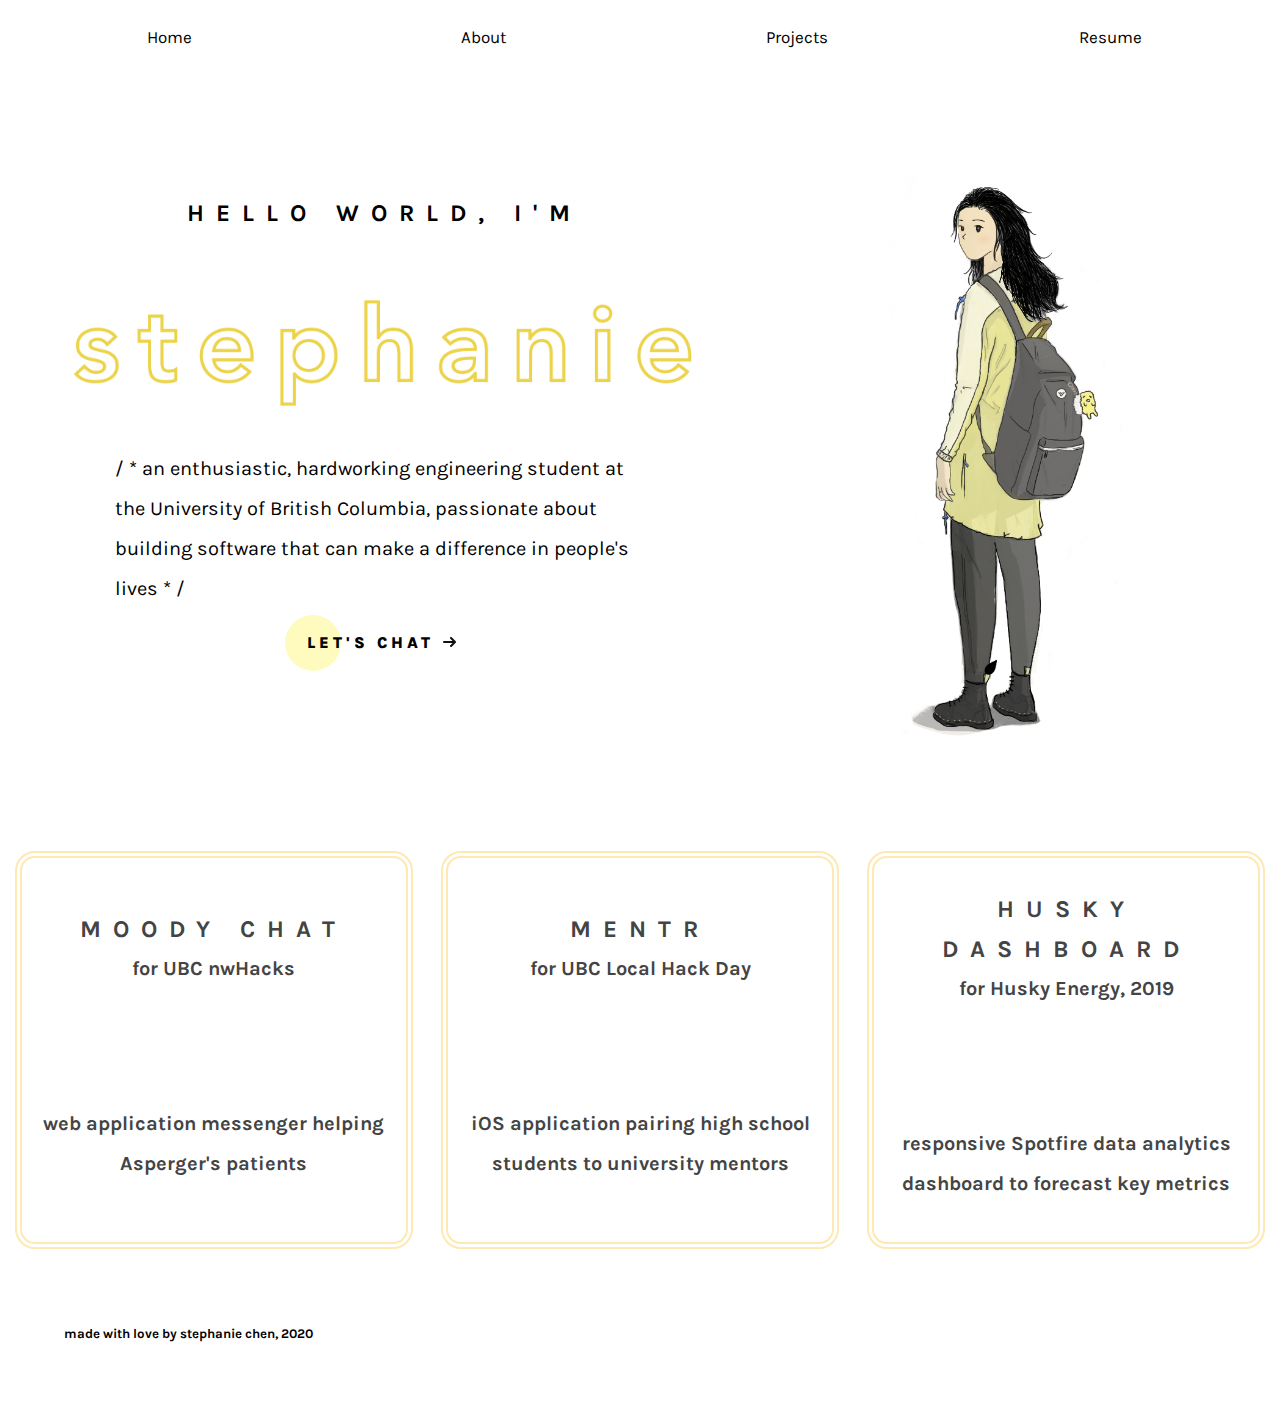
==== commit e1997ccd: "temporarily remove css folder" ====
--- a/index.html
+++ b/index.html
@@ -4,11 +4,11 @@
     <meta charset="UTF-8">
     <meta name="viewport" content="width=device-width, initial-scale=1.0">
     <meta http-equiv="X-UA-Compatible" content="ie=edge">
-    <link rel="stylesheet" href="css/styles.css">
-    <link rel="stylesheet" href="css/1024px.css">
-    <link rel="stylesheet" href="css/800px.css">
-    <link rel="stylesheet" href="css/600px.css">
-    <link rel="stylesheet" href="css/400px.css">
+    <link rel="stylesheet" href="styles.css">
+    <link rel="stylesheet" href="1024px.css">
+    <link rel="stylesheet" href="800px.css">
+    <link rel="stylesheet" href="600px.css">
+    <link rel="stylesheet" href="400px.css">
 
     <link rel="stylesheet" href="https://cdnjs.cloudflare.com/ajax/libs/font-awesome/4.7.0/css/font-awesome.min.css">
     <link href="https://fonts.googleapis.com/css?family=Montserrat&display=swap" rel="stylesheet">
--- a/styles.css
+++ b/styles.css
@@ -0,0 +1,365 @@
+@import url('https://fonts.googleapis.com/css?family=Karla&display=swap');
+@import url('https://fonts.googleapis.com/css?family=Work+Sans:400,700&display=swap');
+
+html, body, div, span, applet, object,
+iframe, h1, h2, h3, h4, h5, h6, p, blockquote,
+pre, a, abbr, acronym, address, big, cite,
+code, del, dfn, em, img, ins, kbd, q, s, samp,
+small, strike, strong, sub, sup, tt, var, b,
+u, i, center, dl, dt, dd, ol, ul, li, fieldset,
+form, label, legend, table, caption, tbody,
+tfoot, thead, tr, th, td, article, aside,
+canvas, details, embed, figure, figcaption,
+footer, header, hgroup, menu, nav, output, ruby,
+section, summary, time, mark, audio, video {
+	font-family: 'Karla', -apple-system, BlinkMacSystemFont, "Segoe UI", "Roboto", "Oxygen",
+    "Ubuntu", "Cantarell", "Fira Sans", "Droid Sans", "Helvetica Neue",
+    sans-serif;
+    padding: 0px;
+    margin:0px;
+}
+
+article, aside, details, figcaption, figure,
+footer, header, hgroup, menu, nav, section {
+	display: block;}
+
+html {
+    padding: 0px;
+    margin: 0px;
+}
+
+.words {
+    font-size: 20px;
+}
+
+body {
+    line-height: 1;
+    padding: 0px;
+}
+
+ol, ul {
+	list-style: none;
+}
+
+.flex-container {
+    /* flex layout context */
+    display: flex;
+    flex-direction: row;
+    flex-wrap: wrap;
+    justify-content: center;
+    align-items: center;
+    /* justify-content: space-around; */
+}
+
+
+.flex-item {
+  margin: 1.1%;
+  width: 30%;
+  height: 30vw;
+  margin-top: 10px;
+  border-radius: 5%;
+  border-color: #fee9b2;
+  border-style: double;
+  border-width: 0.2cm;
+
+  line-height: 40px;
+  text-align: center;
+  display: flex;
+  flex-direction: column;
+  justify-content: center;
+  transition: 0.5s;
+  align-items: center;
+
+}
+
+#noBorder {
+  border-style: none;
+}
+
+.link {
+  overflow: hidden;
+  background-size: contain;
+  background-position: center;
+  background-repeat: no-repeat;
+  width: 50px;
+  height: 50px;
+  margin: 10px;
+}
+
+.devpost {
+  background-image: url('http://nealrs.github.io/devpost-follow-button/icon/devpost-512.png');
+}
+
+.github {
+  background-image: url('images/github-brands.svg');
+  width: 45px;
+  height: 45px;
+}
+
+.linkedin {
+  background-image: url('images/linkedin.png');
+  width: 45px;
+  height: 45px;
+}
+
+.email {
+  background-image: url('images/email.png');
+  width: 45px;
+  height: 45px;
+}
+
+.facebook {
+  background-image: url('images/facebook.png');
+  width: 45px;
+  height: 45px;
+}
+
+#moody, #mentr, #husky {
+  color: #444444;
+  border-style: double; 
+  border-color: #fee9b2;
+  font-weight: bold;
+}
+
+
+#moody.flex-item:hover {
+  background-color: #fee9b2;
+  /* background-color: #d3f6f3; */
+}
+
+#mentr.flex-item:hover {
+  background-color: #fee9b2;
+}
+
+#husky.flex-item:hover {
+  background-color: #fee9b2;
+  /* background-color: #fbd1b7; */
+}
+
+
+#about { 
+  margin: 5%;
+  width: 40%;
+  margin-top: 25px;
+}
+
+.aboutPage {
+  width: 50%;
+}
+
+.flex-item-picture {
+    margin: 5%;
+    width: 30%;
+    height: 500px;
+    margin-top: 15px;
+
+    line-height: 100px;
+    display: flex;
+    flex-direction: column;
+    justify-content: center;
+}
+
+.flex-item-hello {
+    margin: 5%;
+    width: 50%;
+    height: 500px;
+    margin-top: 15px;
+    color: black;
+    text-align: center;
+    display: flex;
+    flex-direction: column;
+    justify-content: center;
+}
+
+.fill {
+  overflow: hidden;
+  background-size: contain;
+  background-position: center;
+  background-repeat: no-repeat;
+  background-image: url('images/name.png');
+  width: auto;
+  height: 200px;
+}
+
+.space {
+    height: 100px;
+}
+
+body {
+    margin: 0;
+    font-family: Arial, Helvetica, sans-serif;
+  }
+  
+  .topnav {
+    margin: 1.5% 1% 2% 1%;
+    overflow: hidden;
+    background-color:white;
+    margin-bottom: 100px;
+  }
+  
+  .topnav a {
+    float: left;
+    display: block;
+    color:black;
+    text-align: center;
+    padding-top: 10px;
+    padding-bottom: 16px;
+    text-decoration: none;
+    font-size: 17px;
+    width: 25%;
+  }
+  
+  .topnav a:hover {
+    color: goldenrod;
+  }
+  
+  .topnav a.active {
+    color: black;
+    border-radius: 2em;
+    text-decoration: underline;
+  }
+  
+  .topnav .icon {
+    display: none;
+  }
+
+  #intro-small {
+    display: none;
+  }
+
+  img {
+    margin-top: 50px;
+    height: 120%;
+    width: 80%;
+  }
+
+  .center {
+    display: block;
+    margin-left: auto;
+    margin-right: auto;
+    background-size: cover;
+  }
+
+  .cloud {
+    background-image: url('images/cloud.png');
+    width: 40%;
+    height: 40%;
+    padding: 10px;
+    overflow: hidden;
+    background-size: contain;
+    background-position: top right;
+    background-repeat: no-repeat;
+    
+  }
+
+  .profile {
+    overflow: hidden;
+    background-size: contain;
+    background-position: center;
+    background-repeat: no-repeat;
+    background-image: url('images/profile.JPG');
+    width: 120%;
+    height: 150%;
+  }
+
+  .socialMediaDiv {
+    display: flex;
+    flex-direction: row;
+    justify-content: center;
+    align-items: center;
+    width: 100%
+  }
+
+  .mentrPic {
+    overflow: hidden;
+    background-size: contain;
+    background-position: center;
+    background-repeat: no-repeat;
+    background-image: url('images/mentr.png');
+    width: 50%;
+    height: 100%;
+  }
+
+  .moodyPic {
+    overflow: hidden;
+    background-size: contain;
+    background-position: center;
+    background-repeat: no-repeat;
+    background-image: url('images/moody.png');
+    /* width: 100%;
+    height: 100%; */
+    width: 100%;
+    height: 100%;
+    object-fit: fill;
+  }
+
+  .moodyProjectBox {
+    margin: 5%;
+    border-color: #c9daf9;
+  }
+
+  .mentrMedia, .moodyMedia, .huskyMedia {
+    flex-direction: row;
+    width: 38%;
+  }
+
+  /* button from SASS */
+  
+  
+  a {
+    text-decoration: none;
+    color: inherit; }
+  
+  .cta {
+    position: relative;
+    margin: auto;
+    padding: 19px 22px;
+    transition: all 0.2s ease; }
+    .cta:before {
+      content: "";
+      position: absolute;
+      top: 0;
+      left: 0;
+      display: block;
+      border-radius: 28px;
+      background: #fffbbe;
+      width: 56px;
+      height: 56px;
+      transition: all 0.3s ease; }
+    .cta span {
+      position: relative;
+      font-size: 16px;
+      line-height: 18px;
+      font-weight: 900;
+      letter-spacing: 0.25em;
+      text-transform: uppercase;
+      vertical-align: middle; }
+    .cta svg {
+      position: relative;
+      top: 0;
+      margin-left: 10px;
+      fill: none;
+      stroke-linecap: round;
+      stroke-linejoin: round;
+      stroke: #111;
+      stroke-width: 2;
+      transform: translateX(-5px);
+      transition: all 0.3s ease; }
+    .cta:hover:before {
+      width: 100%;
+      background: #ffe196; }
+    .cta:hover svg {
+      transform: translateX(0); }
+    .cta:active {
+      transform: scale(0.96); }
+
+      
+    /* end button */
+
+  button {
+    width: 100px;
+    justify-content: center;
+    position: relative;
+  }
+
+  --- a/1024px.css
+++ b/1024px.css
@@ -0,0 +1,25 @@
+@media screen and (max-width: 1025px) {
+
+    .words {
+        font-size: 14px;
+    }
+
+    .flex-item {
+        width: 40%;
+    }
+
+    .profile {
+        background-size: cover;
+        height: 400px;
+    }
+
+    .about {
+        flex-direction: column;
+    }
+
+    .aboutPage {
+        width: 80%;
+        margin-top: 15%;
+    }
+
+}--- a/800px.css
+++ b/800px.css
@@ -0,0 +1,123 @@
+@media screen and (max-width: 800px) {
+    .topnav a:not(:first-child) {display: none;}
+    .topnav a.icon {
+      float: right;
+      display: block;
+    }
+
+    .topnav {
+        margin-bottom: 5%;
+    }
+    .flex-container {
+      flex-direction: column;
+      text-align: center;
+    }
+
+    .flex-item {
+      width: 94%;
+      height: 100%;
+      margin-top: 5%;
+      margin-bottom: 5%;
+
+    }
+
+    .profile {
+        background-size: contain;
+        height: 275px;
+      }
+
+    .words {
+      font-size: 16px;
+    }
+
+    img {
+      width: 100%;
+      height: 100%;
+    }  
+
+    .flex-item-picture {
+      margin-top: 0px;
+      width: 80%;
+      margin-bottom: 100px;
+      display: inline-block;
+    }
+
+    .flex-item-hello {
+      width: 94%;
+      height: 400px;
+      margin-left: 3%;
+      margin-right: 3%;
+      margin-bottom: 0%;
+      align-items: center;
+      /* display: inline-block; */
+    }
+
+    div {
+      background-size: contain;
+    }
+
+    .space {
+        height: 0px;
+    }
+
+    #intro {
+        margin-top: 5%;
+        margin-bottom: 5%;
+    }
+
+    .fill {
+      overflow: hidden;
+      background-position: center;
+      background-repeat: no-repeat;
+      background-image: url('images/name.png');
+      width: 80%;
+    }
+
+    .flex-item-hello .hello-world {
+      text-align: center;
+      display: inline-block;
+      font-size: 13px;
+      letter-spacing: 0.8em;
+    }
+
+    .topnav.responsive {
+      position: relative;
+    }
+    .topnav.responsive .icon {
+      position: absolute;
+      right: 0;
+      top: 0;
+    }
+    .topnav.responsive a {
+      float: none;
+      display: block;
+      text-align: left;
+      margin-left: 8%;
+    }
+
+    .mentrPic {
+        overflow: hidden;
+        background-size: contain;
+        background-position: center;
+        background-repeat: no-repeat;
+        background-image: url('images/mentr.png');
+        width: 600px;
+        height: 700px;
+    }
+  
+    .mentrMedia, .moodyMedia, .huskyMedia {
+        width: 92%;
+    }
+  
+    .mentrMedia {
+        flex-direction: row;
+    }
+  
+    .moodyProject {
+        flex-direction: column-reverse;
+    }
+  
+    .moodyProjectBox {
+        margin: 0%;
+    }
+  }--- a/600px.css
+++ b/600px.css
@@ -0,0 +1,123 @@
+@media screen and (max-width: 600px) {
+    .topnav a:not(:first-child) {display: none;}
+    .topnav a.icon {
+      float: right;
+      display: block;
+    }
+
+    .topnav {
+        margin-bottom: 5%;
+    }
+    .flex-container {
+      flex-direction: column;
+      text-align: center;
+    }
+
+    .flex-item {
+      width: 94%;
+      height: 100%;
+      margin-top: 5%;
+      margin-bottom: 5%;
+
+    }
+
+    .profile {
+        background-size: contain;
+        height: 275px;
+      }
+
+    .words {
+      font-size: 16px;
+    }
+
+    img {
+      width: 100%;
+      height: 100%;
+    }  
+
+    .flex-item-picture {
+      margin-top: 0px;
+      width: 80%;
+      margin-bottom: 100px;
+      display: inline-block;
+    }
+
+    .flex-item-hello {
+      width: 94%;
+      height: 400px;
+      margin-left: 3%;
+      margin-right: 3%;
+      margin-bottom: 0%;
+      align-items: center;
+      /* display: inline-block; */
+    }
+
+    div {
+      background-size: contain;
+    }
+
+    .space {
+        height: 0px;
+    }
+
+    #intro {
+        margin-top: 5%;
+        margin-bottom: 5%;
+    }
+
+    .fill {
+      overflow: hidden;
+      background-position: center;
+      background-repeat: no-repeat;
+      background-image: url('images/name.png');
+      width: 80%;
+    }
+
+    .flex-item-hello .hello-world {
+      text-align: center;
+      display: inline-block;
+      font-size: 13px;
+      letter-spacing: 0.8em;
+    }
+
+    .topnav.responsive {
+      position: relative;
+    }
+    .topnav.responsive .icon {
+      position: absolute;
+      right: 0;
+      top: 0;
+    }
+    .topnav.responsive a {
+      float: none;
+      display: block;
+      text-align: left;
+      margin-left: 8%;
+    }
+
+    .mentrPic {
+        overflow: hidden;
+        background-size: contain;
+        background-position: center;
+        background-repeat: no-repeat;
+        background-image: url('images/mentr.png');
+        width: 200px;
+        height: 400px;
+    }
+  
+    .mentrMedia, .moodyMedia, .huskyMedia {
+        width: 92%;
+    }
+  
+    .mentrMedia {
+        flex-direction: row;
+    }
+  
+    .moodyProject {
+        flex-direction: column-reverse;
+    }
+  
+    .moodyProjectBox {
+        margin: 0%;
+    }
+  }--- a/400px.css
+++ b/400px.css
@@ -0,0 +1,125 @@
+@media screen and (max-width: 400px) {
+    .topnav a:not(:first-child) {display: none;}
+    .topnav a.icon {
+      float: right;
+      display: block;
+    }
+
+    .topnav {
+        margin-bottom: 5%;
+    }
+    .flex-container {
+      flex-direction: column;
+      text-align: center;
+      align-items: center;
+    }
+    .flex-item {
+      width: 92%;
+      height: 100%;
+      margin-top: 5%;
+      margin-bottom: 5%;
+      line-height: 30px;
+
+    }
+
+    .profile {
+      background-size: contain;
+      height: 200px;
+    }
+
+    .words {
+      font-size: 15px;
+    }
+
+    img {
+      width: 100%;
+      height: 100%;
+    }  
+
+    .flex-item-picture {
+      margin-top: 0px;
+      width: 80%;
+      margin-bottom: 100px;
+      display: inline-block;
+    }
+
+    .flex-item-hello {
+      width: 94%;
+      height: 400px;
+      margin-left: 3%;
+      margin-right: 3%;
+      margin-bottom: 0%;
+      align-items: center;
+      /* display: inline-block; */
+    }
+
+    div {
+      background-size: contain;
+    }
+
+    #intro {
+        margin-top: 0%;
+        margin-bottom: 10%;
+    }
+
+    .fill {
+      overflow: hidden;
+      background-position: center;
+      background-repeat: no-repeat;
+      background-image: url('images/name.png');
+      width: 80%;
+    }
+
+    .flex-item-hello .hello-world {
+      text-align: center;
+      display: inline-block;
+      font-size: 12px;
+      letter-spacing: 0.4em;
+    }
+
+    .space {
+      height: 0px;
+    }
+
+    .topnav.responsive {
+      position: relative;
+    }
+    .topnav.responsive .icon {
+      position: absolute;
+      right: 0;
+      top: 0;
+    }
+    .topnav.responsive a {
+      float: none;
+      display: block;
+      text-align: left;
+      margin-left: 8%;
+    }
+
+    .mentrPic {
+      overflow: hidden;
+      background-size: contain;
+      background-position: center;
+      background-repeat: no-repeat;
+      background-image: url('images/mentr.png');
+      width: 200px;
+      height: 400px;
+    }
+
+    .mentrMedia, .moodyMedia, .huskyMedia {
+      width: 92%;
+    }
+
+    .mentrMedia {
+      flex-direction: row;
+    }
+
+    .moodyProject {
+      flex-direction: column-reverse;
+    }
+
+    .moodyProjectBox {
+      margin: 0%;
+    }
+
+  }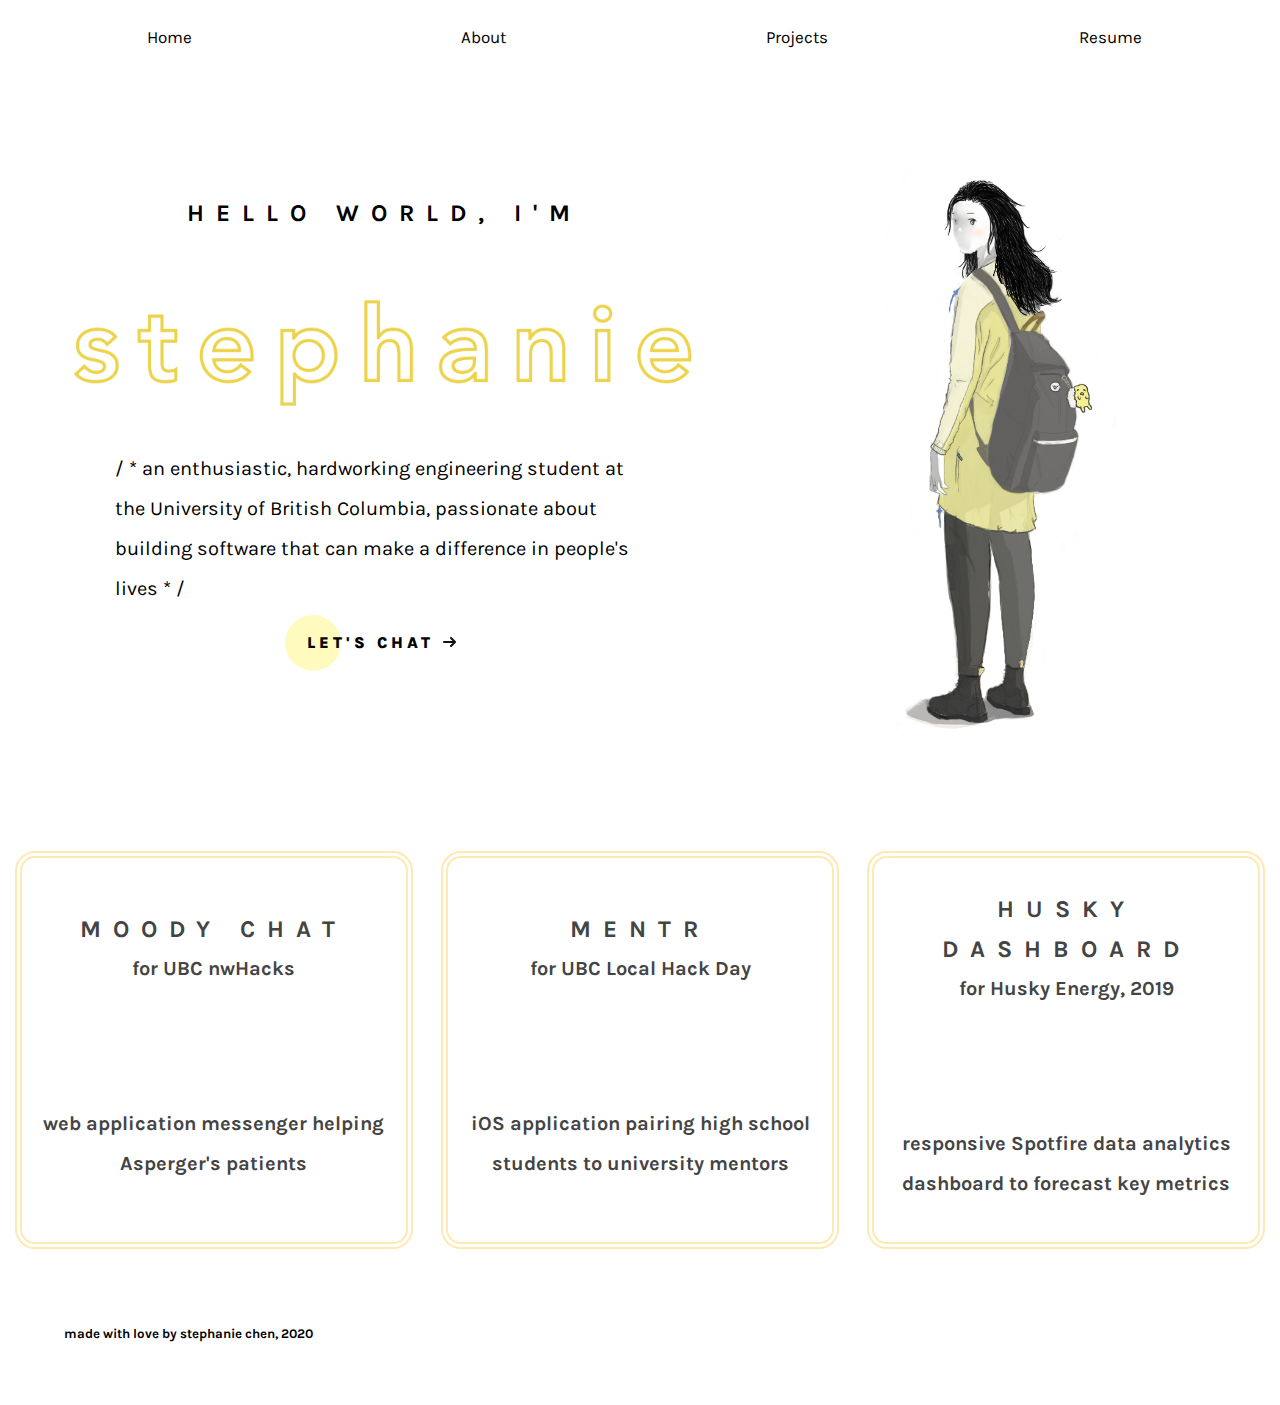
==== commit 6ebb8ea5: "animated drawing :)" ====
--- a/index.html
+++ b/index.html
@@ -55,7 +55,7 @@
 
         </div>
         <div class="flex-item-picture">
-            <img src="images/background.png" alt="background image">
+            <img src="images/Animated-PNG-Export.png" alt="background image">
         </div>
     
 
--- a/styles.css
+++ b/styles.css
@@ -145,6 +145,7 @@
 
 .aboutPage {
   width: 50%;
+  padding-top: 130px;
 }
 
 .flex-item-picture {
@@ -257,7 +258,7 @@
     background-size: contain;
     background-position: center;
     background-repeat: no-repeat;
-    background-image: url('images/profile.JPG');
+    background-image: url('images/profile.jpg');
     width: 120%;
     height: 150%;
   }
--- a/1024px.css
+++ b/1024px.css
@@ -19,7 +19,11 @@
 
     .aboutPage {
         width: 80%;
-        margin-top: 15%;
+        margin-top: 30px;
+    }
+
+    .socialMediaDiv {
+        padding-bottom: 8%;
     }
 
 }--- a/800px.css
+++ b/800px.css
@@ -120,4 +120,8 @@
     .moodyProjectBox {
         margin: 0%;
     }
+
+    .aboutPage {
+        padding-top: 0px;
+    }
   }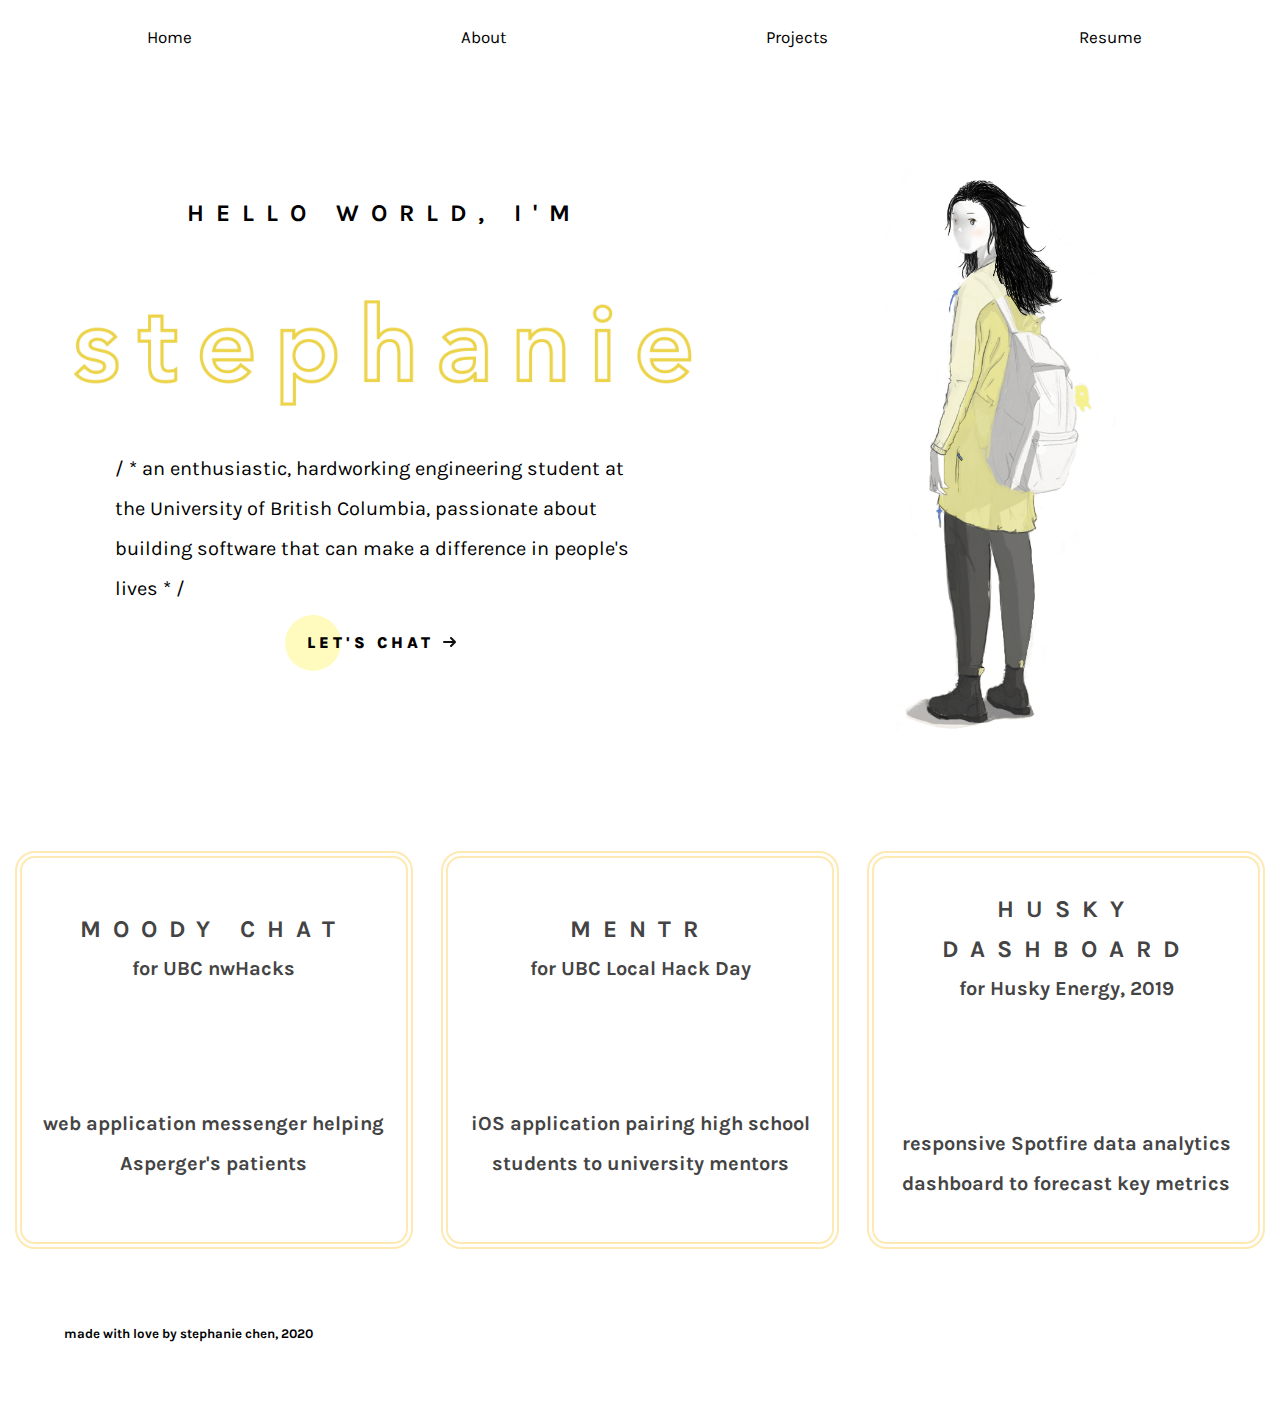
==== commit e7b3eca2: "changed drawing frames" ====
--- a/index.html
+++ b/index.html
@@ -55,7 +55,7 @@
 
         </div>
         <div class="flex-item-picture">
-            <img src="images/Animated-PNG-Export.png" alt="background image">
+            <img src="images/Animated-PNG-Export 2.png" alt="background image">
         </div>
     
 
